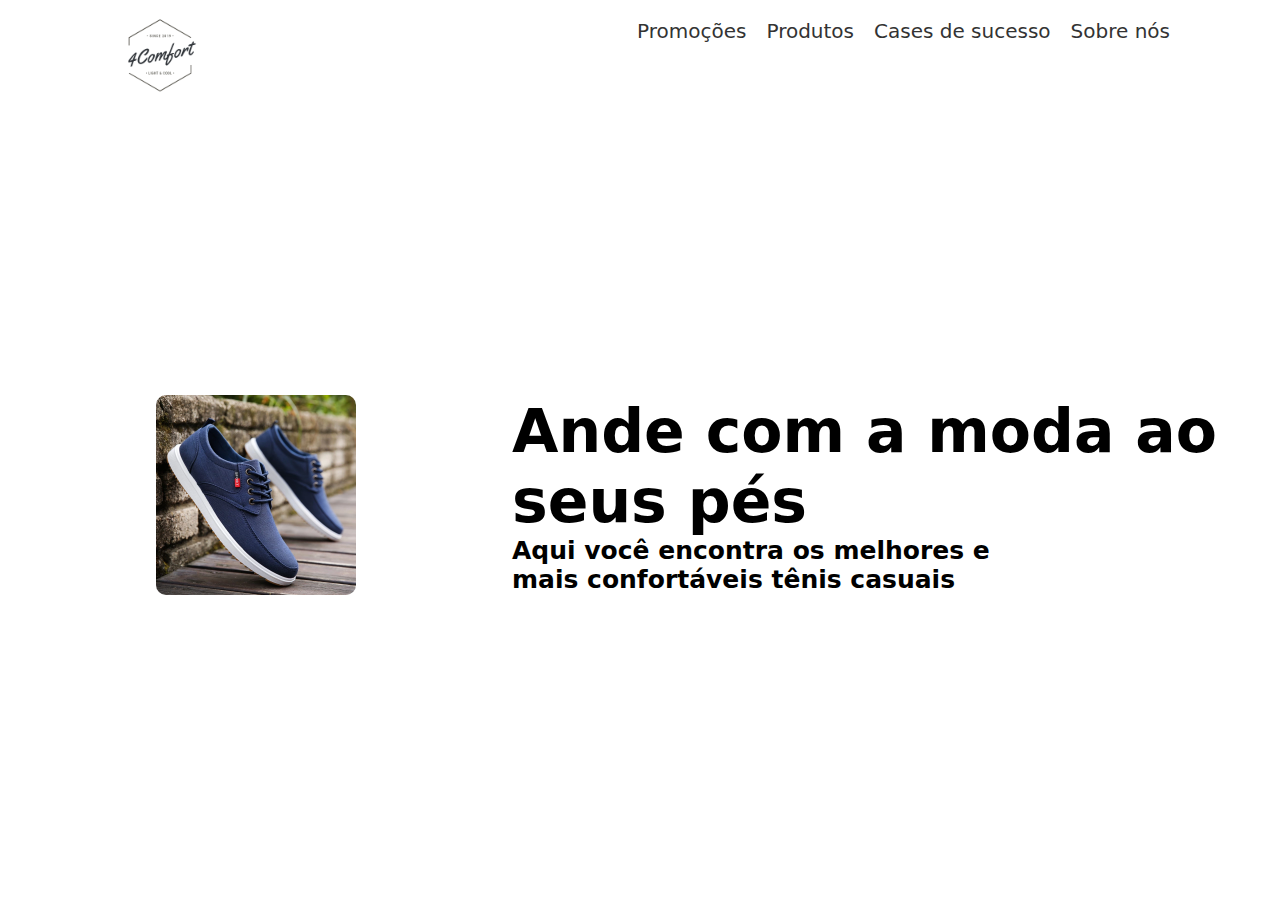
==== index.html @ 835d1275 "main2" ====
<!DOCTYPE html>
<html lang=pt_BR">
<head>
    <meta charset="UTF-8">
    <meta http-equiv="X-UA-Compatible" content="IE=edge">
    <meta name="viewport" content="width=device-width, user-scalable=no, initial-scale=1.0">
    <link rel="stylesheet" href="./index.css">
    <title>4Comfort Shoes</title>
</head>
<body>
    <div class="container">
        <header>
            <div class="logo"><img src="./IMG/4comfort_logo.png" alt=""></div>
            <div class="logoMobile"><p>4</p>Comfort</div>
            <div class="navigation">
                <div class="bars3 open"><button onclick="mobileDropDown()"><img width="30" src="./IMG/menu-button.png" alt=""></button></div>
                <div class="bars3 close"><button onclick="mobileDropDown()"><img width="30" src="./IMG/close.png" alt=""></button></div>
                <nav class="menuDesktop">
                    <ul>
                        <li><a href="#">Promoções</a></li>
                        <li><a href="#">Produtos</a></li>
                        <li><a href="#">Cases de sucesso</a></li>
                        <li><a href="#">Sobre nós</a>
                            <div class="subMenu">
                                <ul>
                                    <li><a href="#">Quem somos</a></li>
                                    <li><a href="#">Nosso time</a></li>
                                    <li><a href="#">Contato</a></li>
                                    <li><a href="#">Onde estamos</a></li>
                                    <li><a href="#">FAQ</a></li>
                                </ul>
                            </div>
                        </li>    
                    </ul>
                </nav>
                <nav class="menuMobile" id="menuMob">
                    <li><a href="#">Promoções</a></li>
                    <li><a href="#">Produtos</a></li>
                    <li><a href="#">Cases de sucesso</a></li>
                    <li><a href="#">Quem somos</a></li>
                    <li><a href="#">Nosso time</a></li>
                    <li><a href="#">Contato</a></li>
                    <li><a href="#">Onde estamos</a></li>
                    <li><a href="#">FAQ</a></li>    
                </nav>
            </div>
        </header>
        <main>
            <div class="box1">
                <img src="./IMG/banner.webp" width="200" alt="">
            </div>
            <div class="box2">
                <h1>Ande com a moda ao seus pés</h1>
                <h3>Aqui você encontra os melhores e <br> mais confortáveis tênis casuais</h3>
            </div>
        </main>
    </div>
    <script src="./index.js"></script>
</body>
</html>
---- index.css ----
:root{
    --color-tittle: crimson;
}

*{
    margin: 0;
    padding: 0;
    font-family: system-ui, -apple-system, BlinkMacSystemFont, 'Segoe UI', Roboto, Oxygen, Ubuntu, Cantarell, 'Open Sans', 'Helvetica Neue', sans-serif;
}

.container{
    width: 100%;
    height: 100vh;
    z-index: 0;
}

header{
    width: 100%;
    height: 10%;
    display: flex;
}

.logo{
    width: 25%;
    height: 100%;
    display: flex;
    justify-content: center;
    align-items: center;
}

.logo a{
    text-decoration: none;
    color: #333;
    font-size: 35px;
    width: 100%;
    height: 100%;
}

.logo img{
    width: 100px;
    height: 100px;
    margin-top: 20px;
}

.logoMobile{
    display: none;
}

.navigation{
    width: 75%;
    height: 100%;
    display: flex;
    flex-direction: column;
    align-items: center;
    z-index: 1;
}

.menuDesktop {
    width: 100%;
    height: 100%;
}

.menuDesktop ul{
    display: flex;
    justify-content: end;
    align-items: center;
    height: 50px;
    margin-right: 100px;
}

.menuDesktop ul li{
    list-style-type: none;
    margin-top: 12px;
}

.menuDesktop ul li:hover::after{
    content: "";
    width: 100%;
    height: 2px;
    background-color: black;
    display: flex;
}

.menuDesktop li a{
    text-decoration: none;
    color: #333;
    margin: 0 10px;
    font-size: 20px
}

.menuDesktop ul li a:hover{
    transition: .4s;
}


.menuDesktop ul li:hover .subMenu{
    display: block;
    position: absolute;
}

.menuDesktop ul li:hover .subMenu ul{
    display: block;
}

.subMenu ul li::after{
    content: "";
    width: 100;
    height: 2px;
    background-color: black;
    display: block;
}

.subMenu ul li{
    width: 150px;
    transition: .3s;
}

.subMenu ul li a:hover{
    color: var(--color-tittle);
    transition: .3s;
}

.subMenu{
    display: none;
    height: 200px;
}

.bars3{
    display: none;
}

.open{
    display: none;
}

.close{
    display: none;
}

.menuMobile{
    display: none;
    flex-direction: column;
}

.menuMobile li{
    width: 100%;
    height: 20px;
    list-style-type: none;
    display: none;
}

main{
    width: 100%;
    height: 90%;
    display: flex;
    flex-wrap: wrap;
}

.box1{
    width: 40%;
    height: 100%;
    display: flex;
    justify-content: center;
    align-items: center;
}

.box1 img{
    border-radius: 10px;
}

.box2{
    width: 60%;
    height: 100%;
    display: flex;
    flex-direction: column;
    justify-content: center;
}

.box2 h1{
    font-size: 60px;
}

.box2 h3{
    font-size: 25px;
}


@media screen and (max-width:800px) {    
    .menuDesktop{
        display: none;
    }

    header{
        display: flex;
        flex-direction: column;
        width: 100%;
        height: 100px;
    }

    .logoMobile{
        display: flex;
        justify-content: center;
        align-items: center;
        width: 100%;
        height: 50px;
        font-size: 40px;
    }

    .logoMobile p{
        color: rgb(108, 108, 243);;
    }

    .logo{
        width: 100%;
        height: 100px;
        display: none;
    }

    .bars3{
        display: block;
        margin-bottom: 5px;
    }

    .bars3 button{
        background: none;
        border: none;
        margin-top: 18px;
    }

    .bars3 button:after{
        content: "";
        width: 100vw;
        height: 5px;
        background: rgb(108, 108, 243);
        display: flex;
        position: relative;
        top: 10px;
    }

    .close{
        display: none;
    }

    .navigation{
        width: 100%;
    }

    .menuMobile{
        display: none;
        position: relative;
        top: 1px;
    }

    .menuMobile li{
        display: flex;
        justify-content: center;
        align-items: center;
        width: 100vw;
        height: 40px;
        background: rgba(14, 13, 13, 0.4);
    }

    .menuMobile li a{
        color: white;
        font-weight: bold;
        font-size: 22px;
        text-decoration: none;
    }
}

@media screen and (max-width:530px){
    main{
        display: block;
    }

    .box1{
        width: 100%;
        height: 300px;
        display: flex;
        justify-content: center;
        align-items: center;
    }

    .box1 img{
        width: 300px;
        height: 200px;
    }

    .box2{
        width: 100%;
        height: 300px;
        display: flex;
        align-items: center;
        justify-content: center;
        position: relative;
        top: -100px;
    }

    .box2 h1{
        margin-left:50px;
        font-size: 40px;
    }

    .box2 h3{
        font-size:20px ;
    }
}
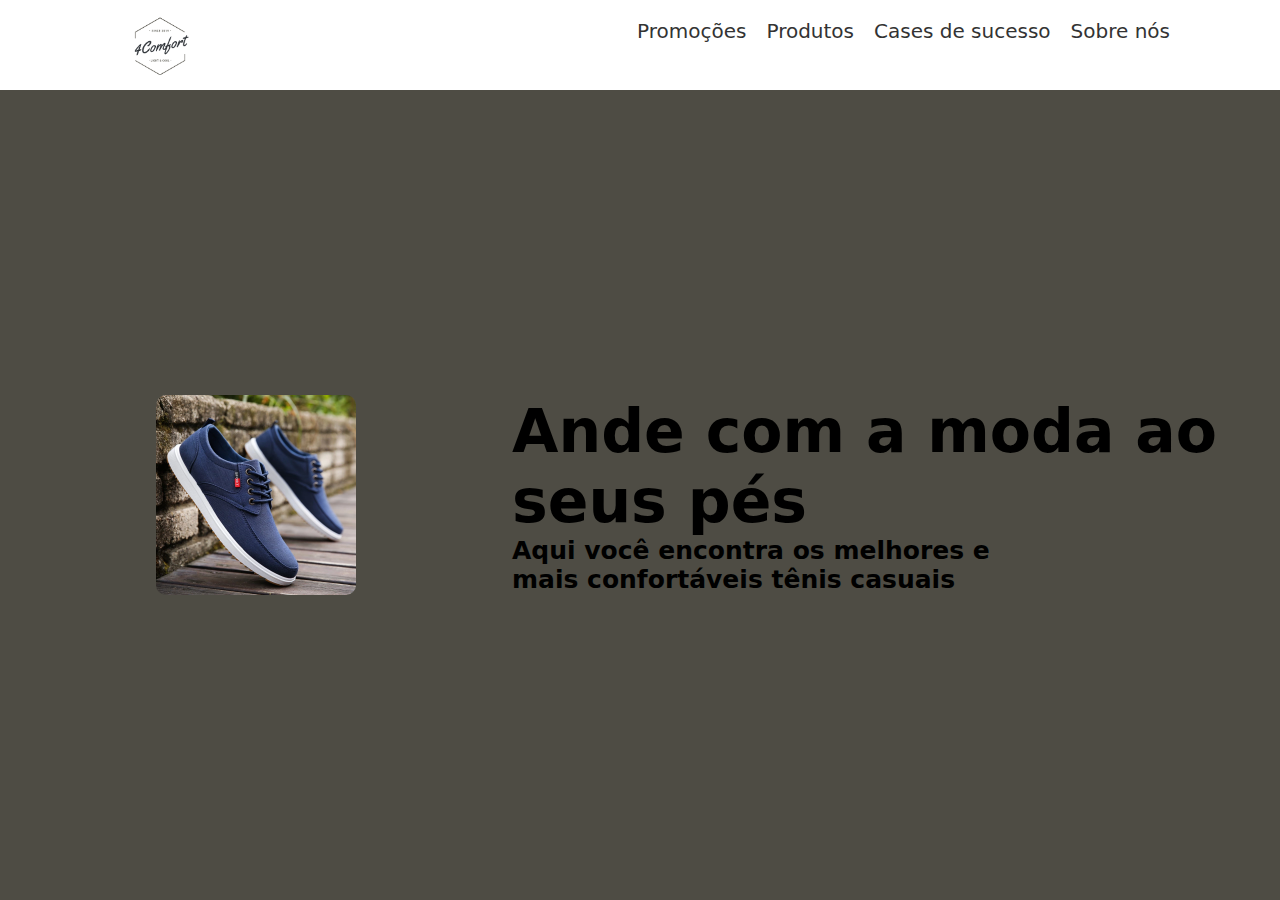
==== commit 991c1261: "main" ====
--- a/index.html
+++ b/index.html
@@ -11,7 +11,7 @@
     <div class="container">
         <header>
             <div class="logo"><img src="./IMG/4comfort_logo.png" alt=""></div>
-            <div class="logoMobile"><p>4</p>Comfort</div>
+            <div class="logoMobile"></div>
             <div class="navigation">
                 <div class="bars3 open"><button onclick="mobileDropDown()"><img width="30" src="./IMG/menu-button.png" alt=""></button></div>
                 <div class="bars3 close"><button onclick="mobileDropDown()"><img width="30" src="./IMG/close.png" alt=""></button></div>
--- a/index.css
+++ b/index.css
@@ -1,5 +1,7 @@
 :root{
-    --color-tittle: crimson;
+    --gunmetal: #2E3237ff;
+    --davys-grey: #4E4C44ff;
+    --alice-blue: #DAE5E8ff;
 }
 
 *{
@@ -37,9 +39,9 @@
 }
 
 .logo img{
-    width: 100px;
-    height: 100px;
-    margin-top: 20px;
+    width: 80px;
+    height: 80px;
+    margin-top: 1px;
 }
 
 .logoMobile{
@@ -102,22 +104,17 @@
     display: block;
 }
 
-.subMenu ul li::after{
-    content: "";
-    width: 100;
-    height: 2px;
-    background-color: black;
-    display: block;
-}
-
 .subMenu ul li{
     width: 150px;
     transition: .3s;
 }
 
 .subMenu ul li a:hover{
-    color: var(--color-tittle);
     transition: .3s;
+}
+
+.subMenu ul li a{
+    color: #fff;
 }
 
 .subMenu{
@@ -154,6 +151,7 @@
     height: 90%;
     display: flex;
     flex-wrap: wrap;
+    background: var(--davys-grey);
 }
 
 .box1{
@@ -195,6 +193,11 @@
         flex-direction: column;
         width: 100%;
         height: 100px;
+        background-image: url(./IMG/4comfort_logo.png);
+        background-repeat: no-repeat;
+        background-size:cover;
+        background-position-y: -140px;
+        background-position: absolute;
     }
 
     .logoMobile{
@@ -208,6 +211,7 @@
 
     .logoMobile p{
         color: rgb(108, 108, 243);;
+        animation: logoAnimation 2s infinite;
     }
 
     .logo{
@@ -225,16 +229,9 @@
         background: none;
         border: none;
         margin-top: 18px;
-    }
-
-    .bars3 button:after{
-        content: "";
-        width: 100vw;
-        height: 5px;
-        background: rgb(108, 108, 243);
-        display: flex;
-        position: relative;
-        top: 10px;
+        position: absolute;
+        top: 25px;
+        right: 15px;
     }
 
     .close{
@@ -248,7 +245,7 @@
     .menuMobile{
         display: none;
         position: relative;
-        top: 1px;
+        top: 100px;
     }
 
     .menuMobile li{
@@ -304,4 +301,10 @@
     .box2 h3{
         font-size:20px ;
     }
+}
+
+@keyframes logoAnimation {
+    0%{color:var(--alice-blue);}
+    50%{color:var(--gunmetal);}
+    100%{color:var(--alice-blue);}
 }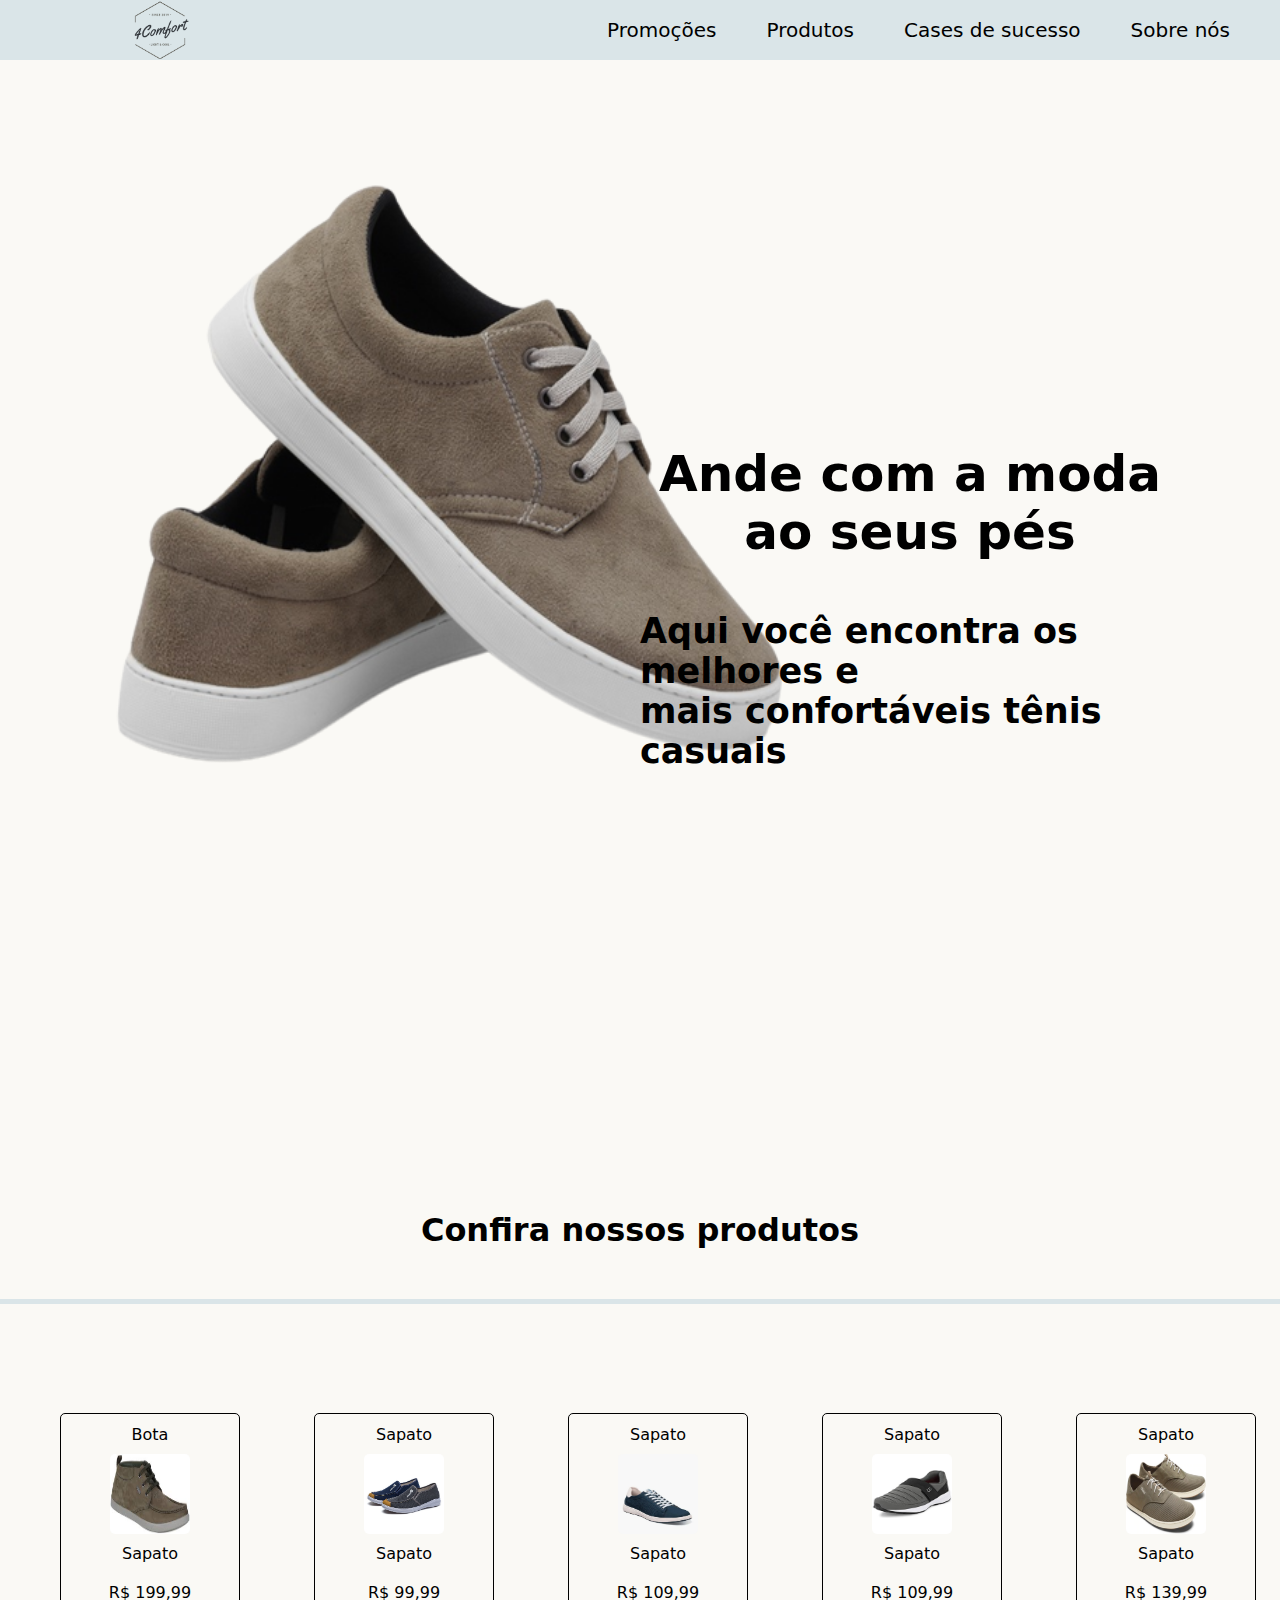
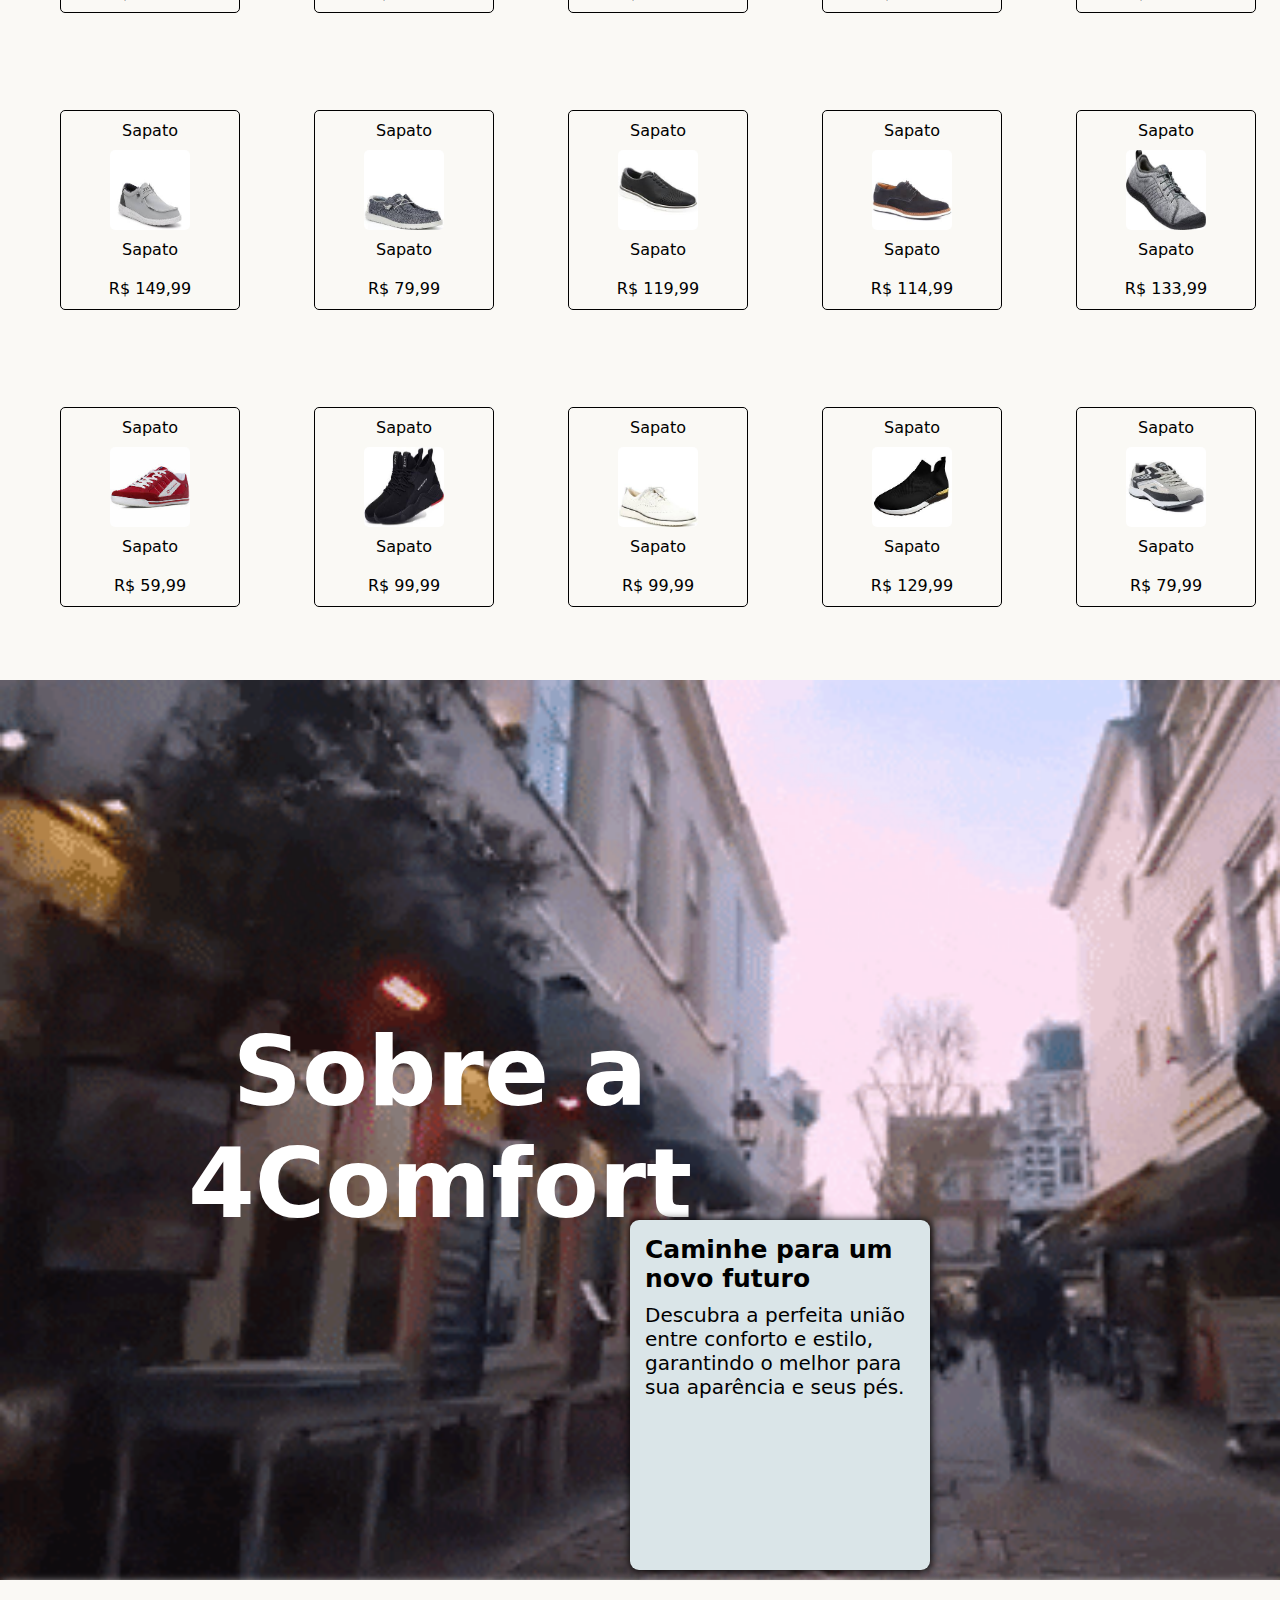
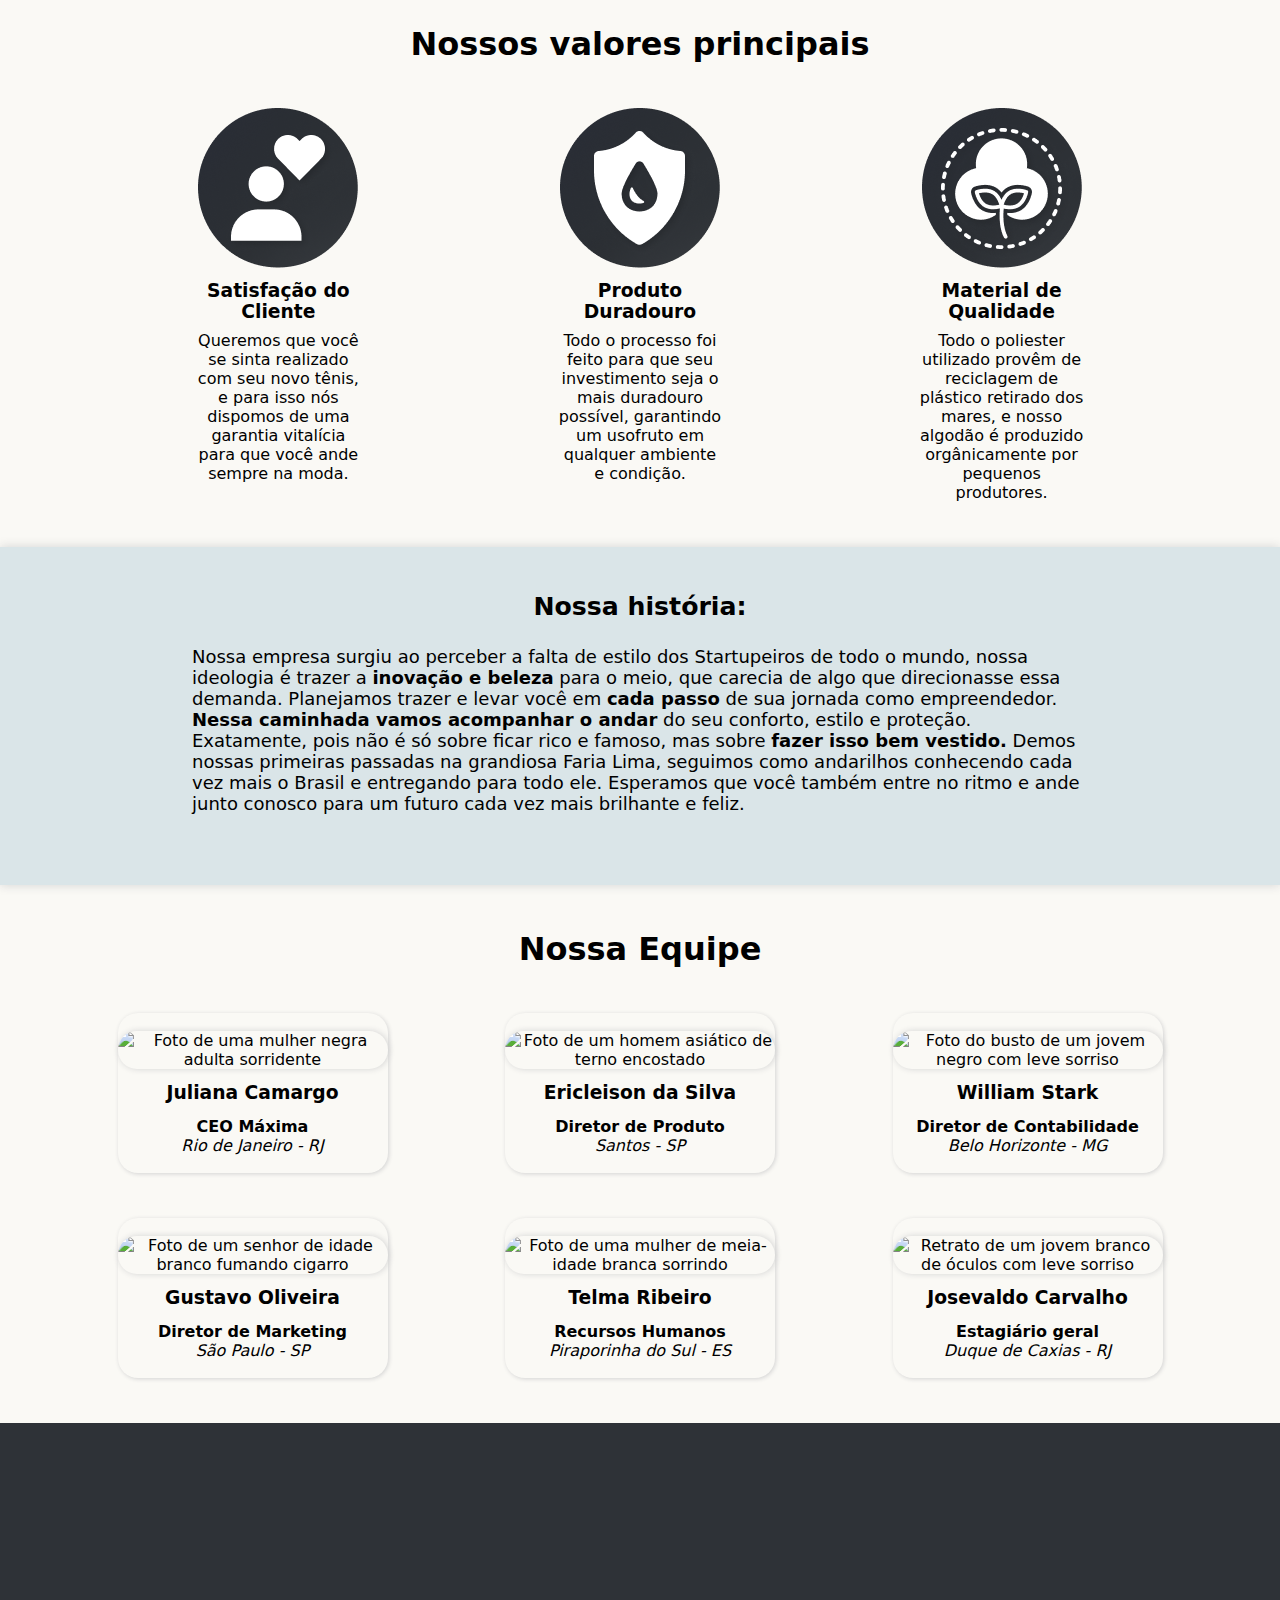
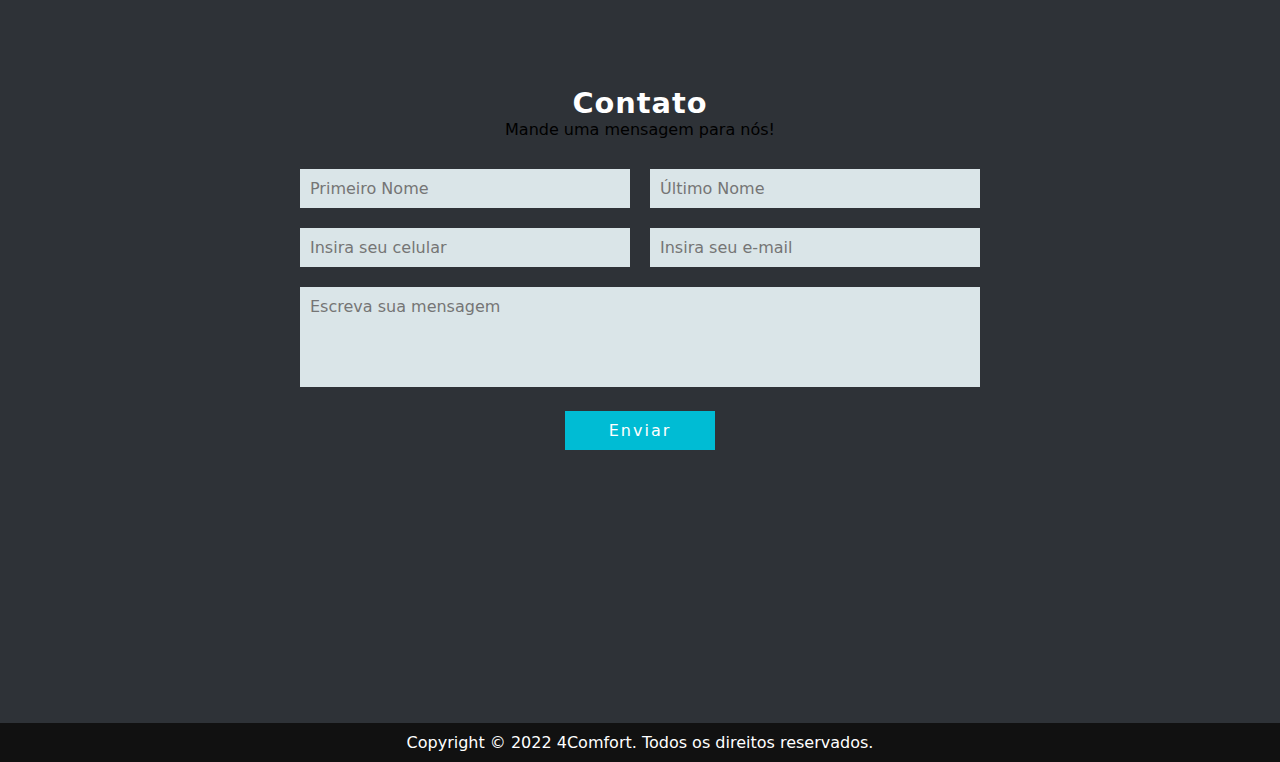
==== commit 6a7afa0d: "nova versao" ====
--- a/index.html
+++ b/index.html
@@ -1,60 +1,277 @@
 <!DOCTYPE html>
-<html lang=pt_BR">
+<html lang="pt-BR">
 <head>
     <meta charset="UTF-8">
     <meta http-equiv="X-UA-Compatible" content="IE=edge">
-    <meta name="viewport" content="width=device-width, user-scalable=no, initial-scale=1.0">
+    <meta name="viewport" content="width=device-width, initial-scale=1.0">
     <link rel="stylesheet" href="./index.css">
-    <title>4Comfort Shoes</title>
+    <link rel="stylesheet" href="./indexMobile.css">
+    <title>Document</title>
 </head>
 <body>
-    <div class="container">
+    <main class="container">
         <header>
-            <div class="logo"><img src="./IMG/4comfort_logo.png" alt=""></div>
-            <div class="logoMobile"></div>
+            <div class="logo">
+                <img src="./IMG/4comfort_logo.png" alt="" width="100">
+            </div>
             <div class="navigation">
-                <div class="bars3 open"><button onclick="mobileDropDown()"><img width="30" src="./IMG/menu-button.png" alt=""></button></div>
-                <div class="bars3 close"><button onclick="mobileDropDown()"><img width="30" src="./IMG/close.png" alt=""></button></div>
                 <nav class="menuDesktop">
                     <ul>
                         <li><a href="#">Promoções</a></li>
-                        <li><a href="#">Produtos</a></li>
+                        <li><a href="#produtos">Produtos</a></li>
                         <li><a href="#">Cases de sucesso</a></li>
                         <li><a href="#">Sobre nós</a>
                             <div class="subMenu">
                                 <ul>
-                                    <li><a href="#">Quem somos</a></li>
-                                    <li><a href="#">Nosso time</a></li>
-                                    <li><a href="#">Contato</a></li>
-                                    <li><a href="#">Onde estamos</a></li>
-                                    <li><a href="#">FAQ</a></li>
+                                    <li><a href="#titulo1">Quem somos</a></li>
+                                    <li><a href="#equipeTeam">Nosso time</a></li>
+                                    <li><a href="#contato">Contato</a></li>
                                 </ul>
                             </div>
                         </li>    
                     </ul>
                 </nav>
-                <nav class="menuMobile" id="menuMob">
-                    <li><a href="#">Promoções</a></li>
-                    <li><a href="#">Produtos</a></li>
-                    <li><a href="#">Cases de sucesso</a></li>
-                    <li><a href="#">Quem somos</a></li>
-                    <li><a href="#">Nosso time</a></li>
-                    <li><a href="#">Contato</a></li>
-                    <li><a href="#">Onde estamos</a></li>
-                    <li><a href="#">FAQ</a></li>    
+            </div>
+            <div class="navigationMobile">
+                <nav class="menuMobile">
+                    <ul>
+                        <li><a href="#">Promoções</a></li>
+                        <li><a href="#produtos">Produtos</a></li>
+                        <li><a href="#">Cases de sucesso</a></li>
+                        <li><a href="#">Sobre nós</a>
+                        <li><a href="#titulo1">Quem somos</a></li>
+                        <li><a href="#equipeTeam">Nosso time</a></li>
+                        <li><a href="#contato">Contato</a></li>
+                    </ul>
                 </nav>
             </div>
+            <button onclick="chamar()"><img src="./IMG/menu-button.png" alt="" width="10"></button>
         </header>
+        <section class="principal">
+            <div class="bannerIntro"><img src="./IMG/tenis-casual.png" alt=""></div>
+            <div class="slogan">
+                <h1>Ande com a moda ao seus pés</h1>
+                <h3>Aqui você encontra os melhores e <br>
+                    mais confortáveis tênis casuais</h3>
+            </div>
+        </section>
+        <div class="tittleProdutos">
+            <h1>Confira nossos produtos</h1>
+        </div>
+        <section class="produtos" id="produtos">
+            <div class="produtoSelected">
+                <label class="nomeProduto" for="">Bota</label>
+                <img src="./IMG/produtos/img1.jfif" alt="">
+                <label class="nomeProdutoMobile" for="">Sapato</label>
+                <label class="preco" for="">R$ 199,99</label>
+            </div>
+            <div class="produto">
+                <label class="nomeProduto" for="">Sapato</label>
+                <img src="./IMG/produtos/img2.jpg" alt="">
+                <label class="nomeProdutoMobile" for="">Sapato</label>
+                <label class="preco" for="">R$ 99,99</label>
+            </div>
+            <div class="produto">
+                <label class="nomeProduto" for="">Sapato</label>
+                <img src="./IMG/produtos/img3.webp" alt="">
+                <label class="nomeProdutoMobile" for="">Sapato</label>
+                <label class="preco" for="">R$ 109,99</label>
+            </div>
+            <div class="produto">
+                <label class="nomeProduto" for="">Sapato</label>
+                <img src="./IMG/produtos/img4.jpg" alt="">
+                <label class="nomeProdutoMobile" for="">Sapato</label>
+                <label class="preco" for="">R$ 109,99</label>
+            </div>
+            <div class="produto">
+                <label class="nomeProduto" for="">Sapato</label>
+                <img src="./IMG/produtos/img5.webp" alt="">
+                <label class="nomeProdutoMobile" for="">Sapato</label>
+                <label class="preco" for="">R$ 139,99</label>
+            </div>
+            <div class="produto">
+                <label class="nomeProduto" for="">Sapato</label>
+                <img src="./IMG/produtos/img6.jfif" alt="">
+                <label class="nomeProdutoMobile" for="">Sapato</label>
+                <label class="preco" for="">R$ 149,99</label>
+            </div>
+            <div class="produto" id="produto7">
+                <label class="nomeProduto" for="">Sapato</label>
+                <img src="./IMG/produtos/img7.jfif" alt="">
+                <label class="nomeProdutoMobile" for="">Sapato</label>
+                <label class="preco" for="">R$ 79,99</label>
+            </div>
+            <div class="produto">
+                <label class="nomeProduto" for="">Sapato</label>
+                <img src="./IMG/produtos/img8.jfif" alt="">
+                <label class="nomeProdutoMobile" for="">Sapato</label>
+                <label class="preco" for="">R$ 119,99</label>
+            </div>
+            <div class="produto">
+                <label class="nomeProduto" for="">Sapato</label>
+                <img src="./IMG/produtos/img9.jfif" alt="">
+                <label class="nomeProdutoMobile" for="">Sapato</label>
+                <label class="preco" for="">R$ 114,99</label>
+            </div>
+            <div class="produto">
+                <label class="nomeProduto" for="">Sapato</label>
+                <img src="./IMG/produtos/img10.jfif" alt="">
+                <label class="nomeProdutoMobile" for="">Sapato</label>
+                <label class="preco" for="">R$ 133,99</label>
+            </div>
+            <div class="produto">
+                <label class="nomeProduto" for="">Sapato</label>
+                <img src="./IMG/produtos/img11.jfif" alt="">
+                <label class="nomeProdutoMobile" for="">Sapato</label>
+                <label class="preco" for="">R$ 59,99</label>
+            </div>
+            <div class="produto">
+                <label class="nomeProduto" for="">Sapato</label>
+                <img src="./IMG/produtos/img12.jfif" alt="">
+                <label class="nomeProdutoMobile" for="">Sapato</label>
+                <label class="preco" for="">R$ 99,99</label>
+            </div>
+            <div class="produto">
+                <label class="nomeProduto" for="">Sapato</label>
+                <img src="./IMG/produtos/img13.jfif" alt="">
+                <label class="nomeProdutoMobile" for="">Sapato</label>
+                <label class="preco" for="">R$ 99,99</label>
+            </div>
+            <div class="produto">
+                <label class="nomeProduto" for="">Sapato</label>
+                <img src="./IMG/produtos/img14.jfif" alt="">
+                <label class="nomeProdutoMobile" for="">Sapato</label>
+                <label class="preco" for="">R$ 129,99</label>
+            </div>
+            <div class="produto">
+                <label class="nomeProduto" for="">Sapato</label>
+                <img src="./IMG/produtos/img15.jfif" alt="">
+                <label class="nomeProdutoMobile" for="">Sapato</label>
+                <label class="preco" for="">R$ 79,99</label>
+            </div>
+        </section>
+        <section class="bannerSecond">
+            <div class="tittleBanner">
+                <h1>Sobre a 4Comfort</h1>
+            </div>
+            <div class="infoText">
+                <div class="boxText">
+                    <h2>Caminhe para um novo futuro</h2>
+                    <p>Descubra a perfeita união entre conforto e estilo, garantindo o melhor para sua aparência e seus pés.</p>
+                </div>    
+            </div>
+        </section>
         <main>
-            <div class="box1">
-                <img src="./IMG/banner.webp" width="200" alt="">
-            </div>
-            <div class="box2">
-                <h1>Ande com a moda ao seus pés</h1>
-                <h3>Aqui você encontra os melhores e <br> mais confortáveis tênis casuais</h3>
+            <h1>Nossos valores principais</h1>
+            <div id="valores">
+                <div class="boxValores">
+                    <img src="ImgSobreNos/iconCliente.png" alt="Ícone ilustrando satisfação do cliente">
+                    <h3>Satisfação do Cliente</h3>
+                    <p>Queremos que você se sinta realizado com seu novo tênis, e para isso nós dispomos de uma garantia vitalícia para que você ande sempre na moda.</p>
+                </div>
+                <div class="boxValores">
+                    <img src="ImgSobreNos/iconResist.png" alt="Ícone ilustrando resistência do produto">
+                    <h3>Produto Duradouro</h3>
+                    <p>Todo o processo foi feito para que seu investimento seja o mais duradouro possível, garantindo um usofruto em qualquer ambiente e condição.</p>
+                </div>
+                <div class="boxValores">
+                    <img src="ImgSobreNos/iconMaterial.png" alt="Ícone ilustrando material utilizado">
+                    <h3>Material de Qualidade</h3>
+                    <p>Todo o poliester utilizado provêm de reciclagem de plástico retirado dos mares, e nosso algodão é produzido orgânicamente por pequenos produtores. </p>
+                </div>
             </div>
         </main>
+        <div class="background">
+            <h1 id="titulo1">Nossa história:</h1>
+            <p id="textoPrincipal">Nossa empresa surgiu ao perceber a falta de estilo dos Startupeiros de todo o mundo, nossa ideologia é trazer a <b>inovação e beleza</b> para o meio, que carecia de algo que direcionasse essa demanda.
+                Planejamos trazer e levar você em <b>cada passo</b> de sua jornada como empreendedor. <b>Nessa caminhada vamos acompanhar o andar</b> do seu conforto, estilo e proteção.
+                Exatamente, pois não é só sobre ficar rico e famoso, mas sobre <b>fazer isso bem vestido.</b>
+                Demos nossas primeiras passadas na grandiosa Faria Lima, seguimos como andarilhos conhecendo cada vez mais o Brasil e entregando para todo ele.
+                Esperamos que você também entre no ritmo e ande junto conosco para um futuro cada vez mais brilhante e feliz.</p>
+        </div>
+        <div>
+            <h1>Nossa Equipe</h1>
+            <div class="equipe" id="equipeTeam">
+                <div class="Funcionario">
+                    <img src="ImgSobreNos/Pessoa1.jpg" alt="Foto de uma mulher negra adulta sorridente" class="miniaturaFoto">
+                    <h3>Juliana Camargo</h3>
+                    <p><b>CEO Máxima</b> <br><i>Rio de Janeiro - RJ</i></p>
+                </div>
+                <div class="Funcionario">
+                    <img src="ImgSobreNos/Pessoa2.png" alt="Foto de um homem asiático de terno encostado" class="miniaturaFoto">
+                    <h3>Ericleison da Silva</h3>
+                    <p><b>Diretor de Produto</b> <br><i>Santos - SP</i></p>
+                </div>
+                <div class="Funcionario">
+                    <img src="ImgSobreNos/Pessoa3.png" alt="Foto do busto de um jovem negro com leve sorriso" class="miniaturaFoto">
+                    <h3>William Stark</h3>
+                    <p><b>Diretor de Contabilidade</b> <br><i>Belo Horizonte - MG</i></p>
+                </div>
+                <div class="Funcionario"> 
+                    <img src="ImgSobreNos/Pessoa4.png" alt="Foto de um senhor de idade branco fumando cigarro" class="miniaturaFoto">
+                    <h3>Gustavo Oliveira</h3>
+                    <p><b>Diretor de Marketing</b> <br><i>São Paulo - SP</i></p>
+                </div>
+                <div class="Funcionario">
+                    <img src="ImgSobreNos/Pessoa5.png" alt="Foto de uma mulher de meia-idade branca sorrindo" class="miniaturaFoto">
+                    <h3>Telma Ribeiro</h3>
+                    <p><b>Recursos Humanos</b> <br><i>Piraporinha do Sul - ES</i></p>
+                </div>
+                <div class="Funcionario">
+                    <img src="ImgSobreNos/Pessoa6.png" alt="Retrato de um jovem branco de óculos com leve sorriso" class="miniaturaFoto">
+                    <h3>Josevaldo Carvalho</h3>
+                    <p><b>Estagiário geral</b> <br><i>Duque de Caxias - RJ</i></p>
+                </div>
+            </div>
+        </div>
+        <section class="contato" id="contato">
+            <div class="titulo">
+                <h2>Contato</h2>
+                <p>Mande uma mensagem para nós!</p>
+            </div>
+    
+            <div class="formulario">
+    
+                <div class="colunaContato">
+                    <div class="col50">
+                        <input type="text" name="nome" placeholder="Primeiro Nome">
+                    </div>
+                
+                    <div class="col50">
+                        <input type="text" name="nome" placeholder="Último Nome">
+                    </div>
+                </div>
+    
+                <div class="colunaContato">
+                    <div class="col50">
+                        <input type="text" name="numero" placeholder="Insira seu celular">                 
+                    </div>
+                
+                    <div class="col50">
+                        <input type="text" name="email" placeholder="Insira seu e-mail">
+                    </div>
+                </div>
+    
+                <div class="colunaContato">
+                    <div class="col100">
+                        <textarea placeholder="Escreva sua mensagem"></textarea>
+                    </div>
+                </div>
+    
+                <div class="colunaContato">
+                    <div class="col100">
+                        <input type="submit" value="Enviar">
+                    </div>
+                </div>
+    
+            </div>
+    
+        </section>
+    
+    <div class="copyright">
+        <p>Copyright © 2022 4Comfort. Todos os direitos reservados.</p>
     </div>
+    </main>
     <script src="./index.js"></script>
 </body>
 </html>--- a/index.css
+++ b/index.css
@@ -1,25 +1,31 @@
-:root{
-    --gunmetal: #2E3237ff;
-    --davys-grey: #4E4C44ff;
-    --alice-blue: #DAE5E8ff;
-}
-
 *{
     margin: 0;
     padding: 0;
     font-family: system-ui, -apple-system, BlinkMacSystemFont, 'Segoe UI', Roboto, Oxygen, Ubuntu, Cantarell, 'Open Sans', 'Helvetica Neue', sans-serif;
 }
 
+html{
+    scroll-behavior: smooth;
+}
+
 .container{
     width: 100%;
-    height: 100vh;
-    z-index: 0;
+    background: #faf9f5;
+}
+
+.logo button{
+    display: none;
 }
 
 header{
     width: 100%;
-    height: 10%;
-    display: flex;
+    height: 60px;
+    display: flex;
+    background: #dae5e8;
+}
+
+header button{
+    display: none;
 }
 
 .logo{
@@ -30,21 +36,11 @@
     align-items: center;
 }
 
-.logo a{
-    text-decoration: none;
-    color: #333;
-    font-size: 35px;
-    width: 100%;
-    height: 100%;
-}
-
 .logo img{
     width: 80px;
-    height: 80px;
-    margin-top: 1px;
-}
-
-.logoMobile{
+}
+
+.navigationMobile{
     display: none;
 }
 
@@ -52,259 +48,420 @@
     width: 75%;
     height: 100%;
     display: flex;
-    flex-direction: column;
-    align-items: center;
-    z-index: 1;
-}
-
-.menuDesktop {
-    width: 100%;
-    height: 100%;
-}
-
-.menuDesktop ul{
-    display: flex;
     justify-content: end;
     align-items: center;
-    height: 50px;
-    margin-right: 100px;
-}
-
-.menuDesktop ul li{
+    position: relative;
+}
+
+.navigation ul{
+    display: flex;
     list-style-type: none;
-    margin-top: 12px;
-}
-
-.menuDesktop ul li:hover::after{
-    content: "";
-    width: 100%;
-    height: 2px;
-    background-color: black;
-    display: flex;
-}
-
-.menuDesktop li a{
+}
+
+.navigation ul li{
+    margin-right: 50px;
+}
+
+.navigation ul li a{
+    color: black;
     text-decoration: none;
-    color: #333;
-    margin: 0 10px;
-    font-size: 20px
-}
-
-.menuDesktop ul li a:hover{
-    transition: .4s;
-}
-
+    font-size: 20px;
+}
+
+.menuMobile{
+    display: none;
+}
 
 .menuDesktop ul li:hover .subMenu{
     display: block;
+}
+
+.subMenu{
     position: absolute;
-}
-
-.menuDesktop ul li:hover .subMenu ul{
+    display: none;
+}
+
+.subMenu ul{
     display: block;
+    position: relative;
+    top: 7px;
 }
 
 .subMenu ul li{
     width: 150px;
+    margin: 10px 0;
+}
+
+.menuDesktop ul li a:hover{
+    color: red ;
+    transition: .2s ease-in-out;
+}
+
+.subMenu ul li a:hover{
+    color: red ;
+    transition: .2s ease-in-out;
+}
+
+.principal{
+    width: 100%;
+    display: flex;
+}
+
+.bannerIntro{
+    width: 50%;
+    height: 300px;
+}
+
+.bannerIntro img{
+    width: 700px;
+}
+
+.slogan{
+    width: 50%;
+    height:100vh;
+    display: flex;
+    flex-direction: column;
+    justify-content: center;
+    align-items: center;
+}
+
+.slogan h1, h3{
+    position: relative;
+    bottom: 50px;
+}
+
+.slogan h1{
+    font-size: 50px;
+    margin: 50px 0;
+}
+
+.slogan h3{
+    font-size: 35px;
+}
+
+.tittleProdutos{
+    width: 100%;
+    height: 150px;
+    display: flex;
+    flex-direction: column;
+    justify-content: center;
+    align-items: center;
+}
+
+.tittleProdutos::after{
+    content: "";
+    width: 100%;
+    height: 5px;
+    background: #dae5e8;
+    display: flex;
+    margin-top: 50px;
+}
+
+.produtos{
+    width: 100%;
+    height: 650px;
+    display: grid;
+    align-items: center;
+    grid-template-columns: repeat(5,1fr);
+    gap: 10px;
+    padding: 10px;
+    margin-top: 50px;
+}
+
+.produto{
+    width: 180px;
+    height: 200px;
+    border: 1px solid black;
+    display: flex;
+    flex-direction: column;
+    justify-content: center;
+    align-items: center;
+    border-radius: 5px;
+    margin-left: 50px;
+}
+
+.produto img{
+    width: 80px;
+    height: 80px;
+    border-radius: 5px;
+}
+
+.produto label{
+    margin: 10px 0;
+}
+
+.produtoSelected{
+    width: 180px;
+    height: 200px;
+    border: 1px solid black;
+    display: flex;
+    flex-direction: column;
+    justify-content: center;
+    align-items: center;
+    border-radius: 5px;
+    margin-left: 50px;
+}
+
+.produtoSelected img{
+    width: 80px;
+    height: 80px;
+    border-radius: 5px;
+}
+
+.produtoSelected label{
+    margin: 10px 0;
+}
+
+.produtoSelected:hover{
+    transform: scale(1.05);
     transition: .3s;
-}
-
-.subMenu ul li a:hover{
-    transition: .3s;
-}
-
-.subMenu ul li a{
+    background:#424242;
+    color: white;
+}
+
+h1 {
+    text-align: center;
+    padding-top: 5vh;
+}
+
+.bannerSecond {
+    width: 100%;
+    height: 500px;
+    display: flex;
+    flex-direction: column;
+    background-image: url('ImgSobreNos/banner.gif');
+    background-size: cover;
+    background-repeat: no-repeat;
+    margin-top: 20px
+}
+
+.tittleBanner{
+    width: 100%;
+    height: 50%;
+    display: flex;
+    justify-content: center;
+    align-items: center;
+}
+
+.tittleBanner h1{
+    font-size: 600%;
+    color:#fff;
+    margin-top: 300px;
+    margin-right: 400px;
+}
+
+.infoText{
+    width: 100%;
+    height: 50%;
+    display: flex;
+    justify-content: end;
+}
+
+.boxText{
+    width: 300px;
+    height: 100%;
+    background: #DAE5E8ff;
+    box-shadow: 0.1vh 0.1vh 8px black;
+    display: block;
+    padding: 15px;
+    border-radius: 1vh;
+    margin-top: 90px;
+    margin-right: 250px;
+}
+
+.boxText h2{
+    font-size: 25px;
+}
+
+.boxText p{
+    font-size: 20px;
+    margin-top: 10px;
+    margin-bottom: 100px;
+}
+
+#textinho {
+    font-size: medium;
+    font-weight: 400;
+}
+
+#titulo1 {
+    font-size:2.8vh;
+}
+
+#valores {
+    display: flex;
+    justify-content: space-evenly;
+    padding: 5vh 0vh;
+    text-align: center;
+}
+
+main {
+    box-shadow: 2px 2px 8px lightgray;
+}
+
+.boxValores {
+width: 13%;
+}
+
+.boxValores h3 {
+    position: relative;
+    top: 0px;
+    margin: 5% 0;
+}
+
+.background {
+    background-color: #DAE5E8ff;
+    padding-bottom: 5vh;
+    box-shadow: 0px 0px 10px lightgray;
+}
+
+#textoPrincipal{
+    margin: 2% 15%;
+    font-size: large;
+}
+
+.miniaturaFoto {
+    width: 20vh;
+    border-radius: 10vh;
+    box-shadow: 1px 0px 6px lightgray;
+}
+
+.equipe {
+    margin-top: 5vh;
+    display: grid;
+    grid-template-columns: 30vh 30vh 30vh;
+    justify-content: space-evenly;
+}
+
+.Funcionario h3{
+    position: relative;
+    top: 0;
+    margin: 5% 0;
+}
+
+.Funcionario{
+    text-align: center;
+    margin-bottom: 5vh;
+    box-shadow: 1px 1px 4px lightgray;
+    padding: 2vh 0vh;
+    border-radius: 20px;
+}
+
+#titulo{
+    color: red;
+    font-size: 550%;
+    text-shadow: 0.2px 0.2px 4px black;
+    position: absolute;
+    margin-top: 22vw;
+    margin-left: 12vw;
+}
+
+* {
+    padding: 0;
+    margin: 0;
+    box-sizing: border-box;
+
+}
+
+section{
+    padding: 100px;
+    min-height: 100vh;
+    
+}
+
+.titulo {
+    width: 100%;
+    text-align: center;
+    
+}
+
+.titulo h2 {
+    position: relative;
     color: #fff;
-}
-
-.subMenu{
-    display: none;
-    height: 200px;
-}
-
-.bars3{
-    display: none;
-}
-
-.open{
-    display: none;
-}
-
-.close{
-    display: none;
-}
-
-.menuMobile{
-    display: none;
-    flex-direction: column;
-}
-
-.menuMobile li{
-    width: 100%;
-    height: 20px;
-    list-style-type: none;
-    display: none;
-}
-
-main{
-    width: 100%;
-    height: 90%;
-    display: flex;
-    flex-wrap: wrap;
-    background: var(--davys-grey);
-}
-
-.box1{
-    width: 40%;
-    height: 100%;
-    display: flex;
-    justify-content: center;
-    align-items: center;
-}
-
-.box1 img{
-    border-radius: 10px;
-}
-
-.box2{
-    width: 60%;
-    height: 100%;
-    display: flex;
-    flex-direction: column;
-    justify-content: center;
-}
-
-.box2 h1{
-    font-size: 60px;
-}
-
-.box2 h3{
-    font-size: 25px;
-}
-
-
-@media screen and (max-width:800px) {    
-    .menuDesktop{
-        display: none;
-    }
-
-    header{
-        display: flex;
-        flex-direction: column;
-        width: 100%;
-        height: 100px;
-        background-image: url(./IMG/4comfort_logo.png);
-        background-repeat: no-repeat;
-        background-size:cover;
-        background-position-y: -140px;
-        background-position: absolute;
-    }
-
-    .logoMobile{
-        display: flex;
-        justify-content: center;
-        align-items: center;
-        width: 100%;
-        height: 50px;
-        font-size: 40px;
-    }
-
-    .logoMobile p{
-        color: rgb(108, 108, 243);;
-        animation: logoAnimation 2s infinite;
-    }
-
-    .logo{
-        width: 100%;
-        height: 100px;
-        display: none;
-    }
-
-    .bars3{
-        display: block;
-        margin-bottom: 5px;
-    }
-
-    .bars3 button{
-        background: none;
-        border: none;
-        margin-top: 18px;
-        position: absolute;
-        top: 25px;
-        right: 15px;
-    }
-
-    .close{
-        display: none;
-    }
-
-    .navigation{
-        width: 100%;
-    }
-
-    .menuMobile{
-        display: none;
-        position: relative;
-        top: 100px;
-    }
-
-    .menuMobile li{
-        display: flex;
-        justify-content: center;
-        align-items: center;
-        width: 100vw;
-        height: 40px;
-        background: rgba(14, 13, 13, 0.4);
-    }
-
-    .menuMobile li a{
-        color: white;
-        font-weight: bold;
-        font-size: 22px;
-        text-decoration: none;
-    }
-}
-
-@media screen and (max-width:530px){
-    main{
-        display: block;
-    }
-
-    .box1{
-        width: 100%;
-        height: 300px;
-        display: flex;
-        justify-content: center;
-        align-items: center;
-    }
-
-    .box1 img{
-        width: 300px;
-        height: 200px;
-    }
-
-    .box2{
-        width: 100%;
-        height: 300px;
-        display: flex;
-        align-items: center;
-        justify-content: center;
-        position: relative;
-        top: -100px;
-    }
-
-    .box2 h1{
-        margin-left:50px;
-        font-size: 40px;
-    }
-
-    .box2 h3{
-        font-size:20px ;
-    }
-}
-
-@keyframes logoAnimation {
-    0%{color:var(--alice-blue);}
-    50%{color:var(--gunmetal);}
-    100%{color:var(--alice-blue);}
+    font-size: 1.8em;
+    font-weight: 700;
+    letter-spacing: 1px;
+}
+
+.titulo p {
+    max-width: 700px;
+    display: inline-block;
+}
+
+
+.contato {
+    background: #2e3237;
+    display: flex;
+    justify-content: center;
+    align-items: center;
+    flex-direction: column;
+}
+
+
+.contato .formulario {
+    position: relative;
+    width: 700px;
+    margin-top: 20px;
+
+}
+
+.contato .formulario .colunaContato {
+    width: 100%;
+    display: flex;
+}
+
+.contato .formulario .colunaContato .col50 {
+    width: 50%;
+    margin: 10px;
+
+
+}
+
+.contato .formulario .colunaContato .col100 {
+    width: 100%;
+    margin: 10px;
+    text-align: center;
+    
+
+}
+
+.contato .formulario .colunaContato input,
+.contato .formulario .colunaContato textarea {
+    width: 100%;
+    padding: 10px;
+    border: none;
+    outline: none;
+    background: #dae5e8 ;
+    color: #000;
+    font-size: 16px;
+    resize: none;
+}
+
+.contato .formulario .colunaContato textarea {
+    height: 100px;
+}
+
+
+.contato .formulario .colunaContato input[type="submit"]{
+    background: #00bcd4;
+    color: #fff;
+    display: inline-block;
+    font-weight: 500;
+    letter-spacing: 2px;
+    cursor: pointer;
+    max-width: 150px;
+}
+
+
+.copyright {
+    color: #fff;
+    background: #111;
+    text-align: center;
+    padding: 10px;
+
+}
+
+.copyright p {
+    margin: 0;
+    font-size: 16px;
 }--- a/indexMobile.css
+++ b/indexMobile.css
@@ -0,0 +1,17 @@
+@media screen and (max-width:400px) {
+    .container{
+        display: flex;
+        flex-direction: column;
+        width: 100%;
+    }
+
+    .menuDesktop{
+        display: none;
+    }
+
+    .principal{
+        display: flex;
+        flex-direction: column;
+    }
+    
+}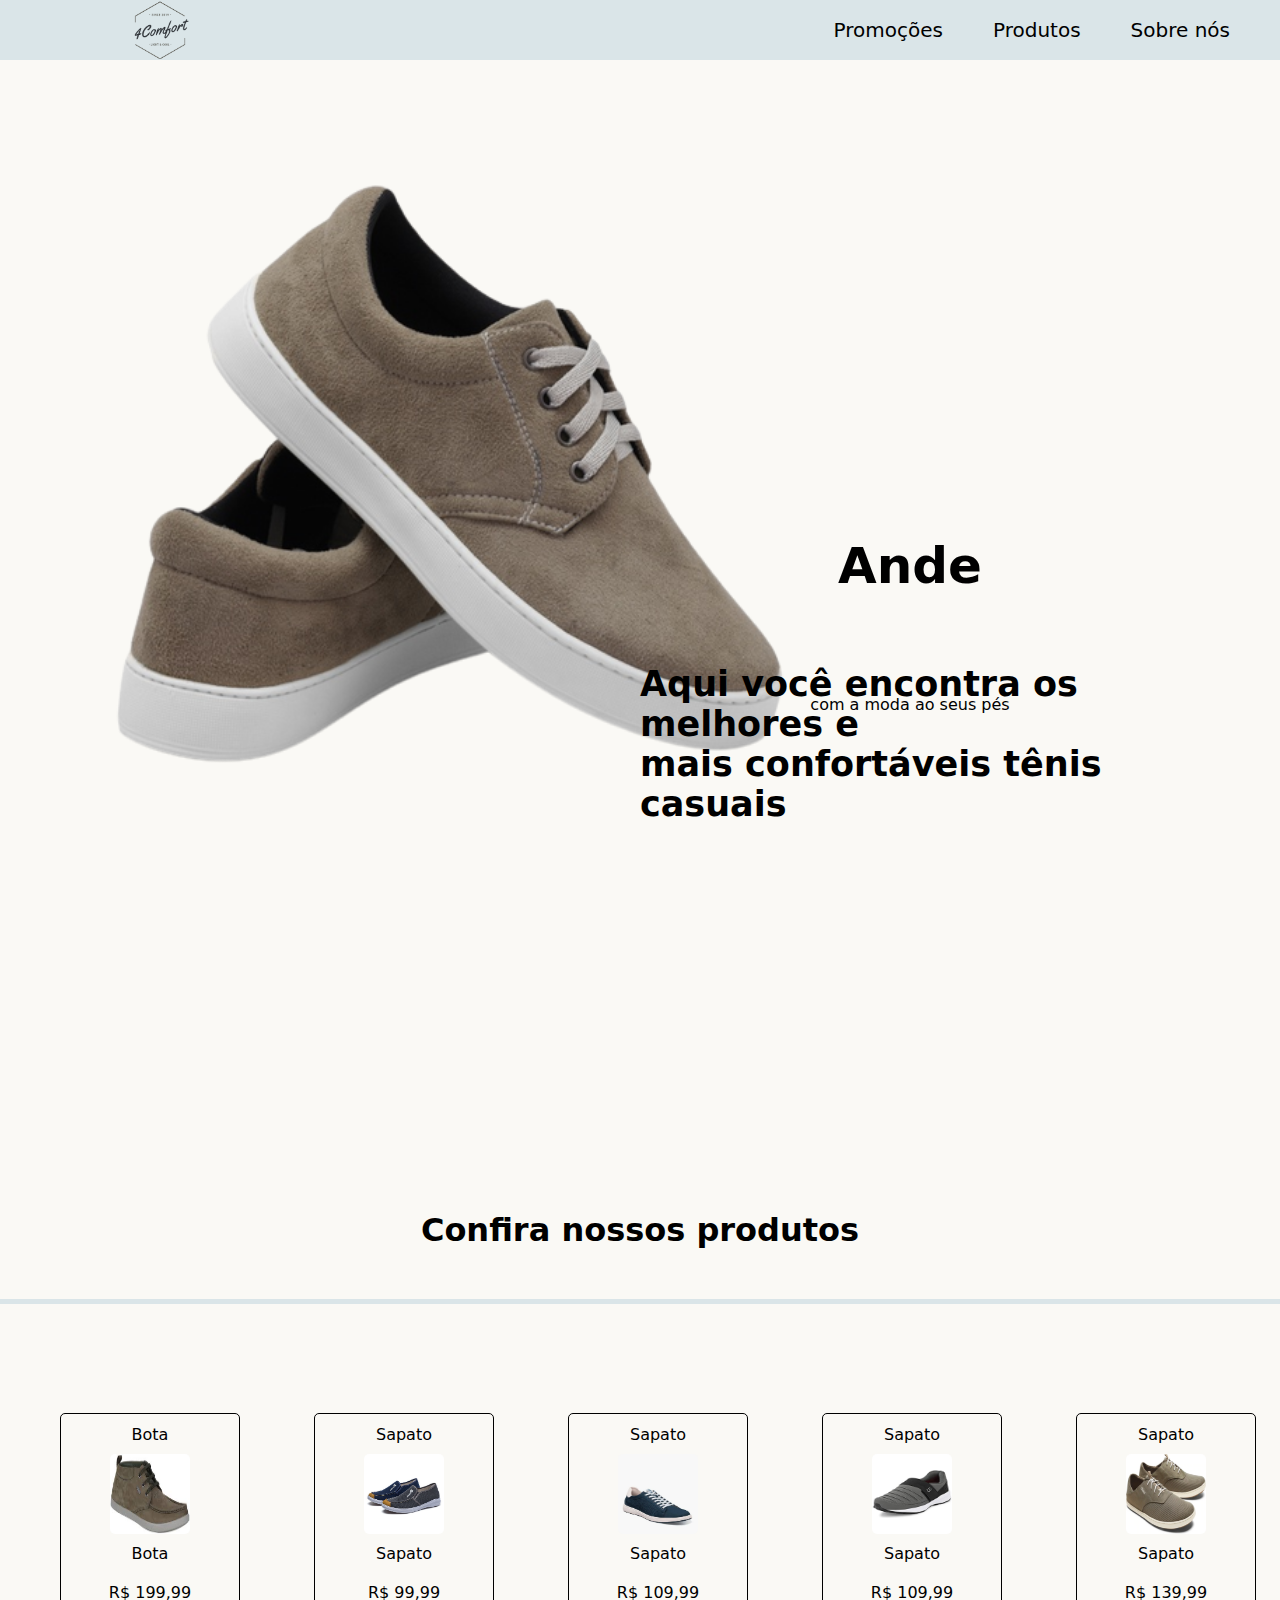
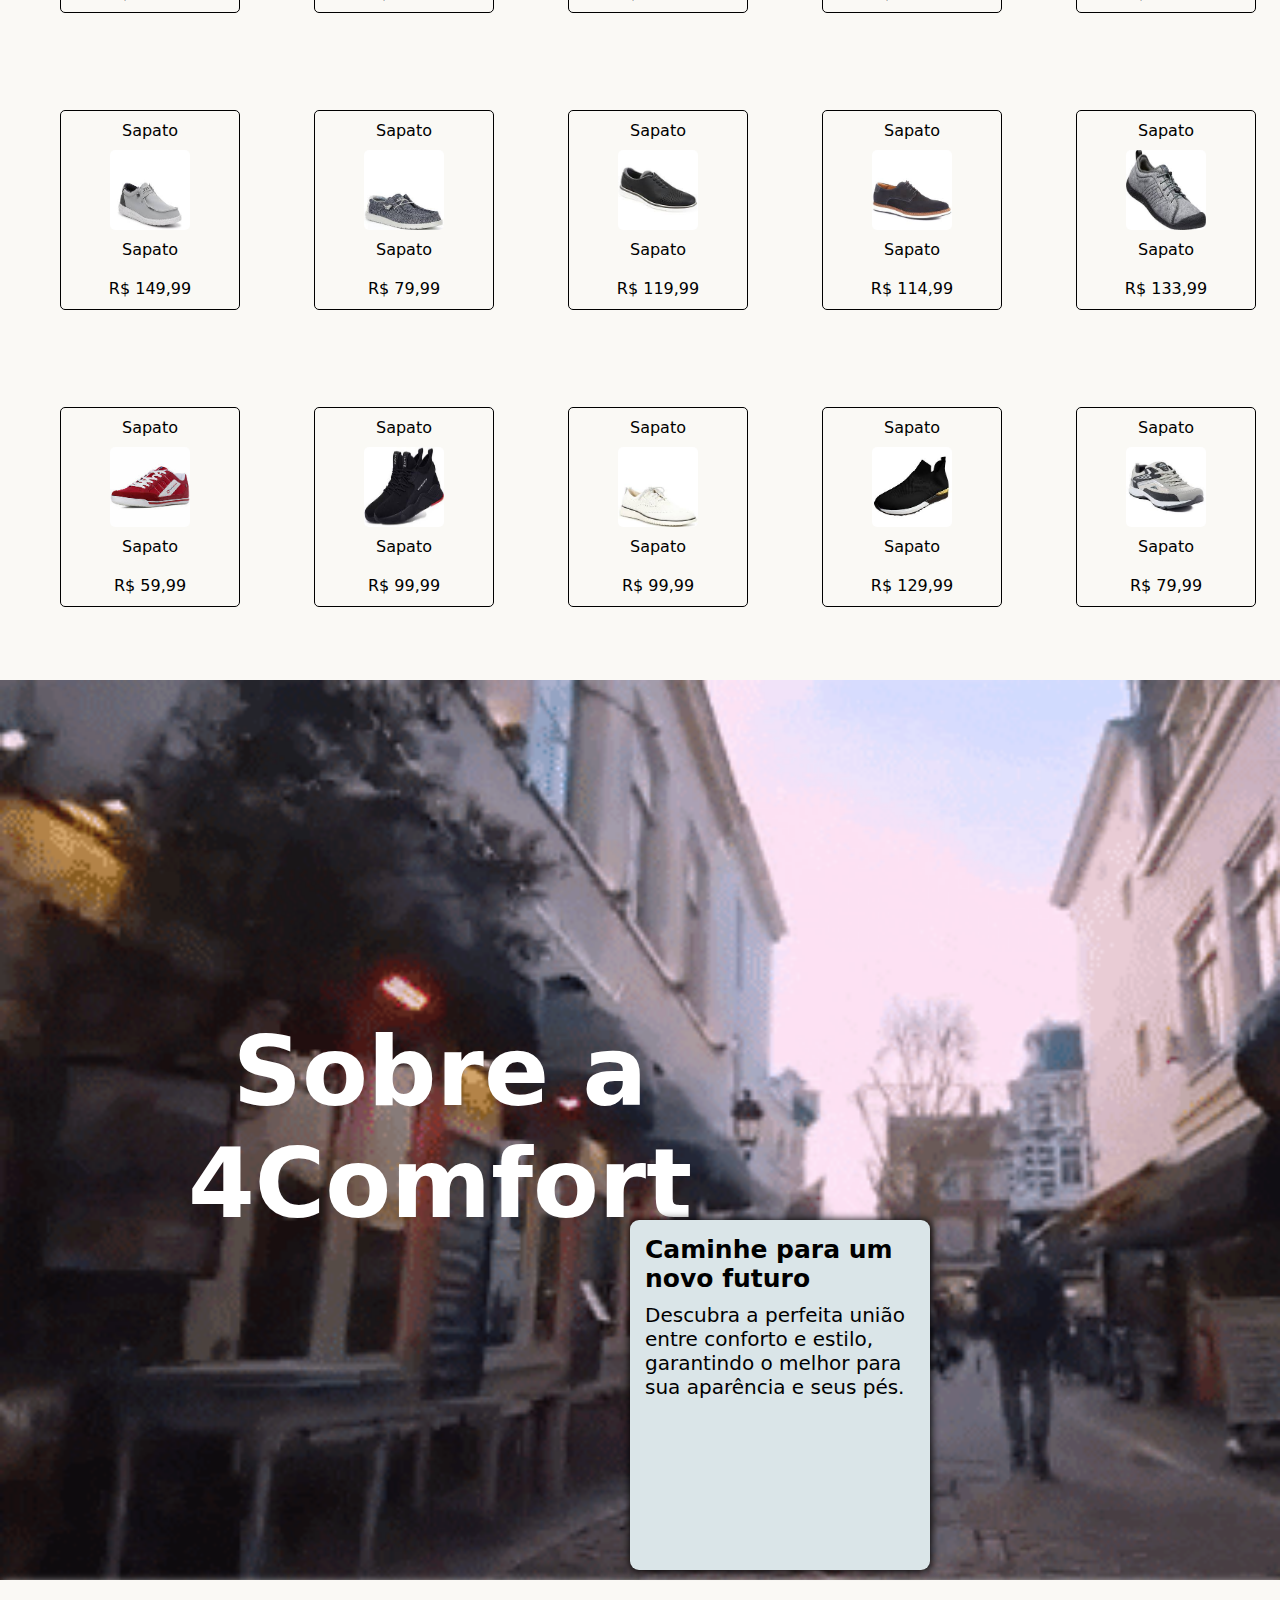
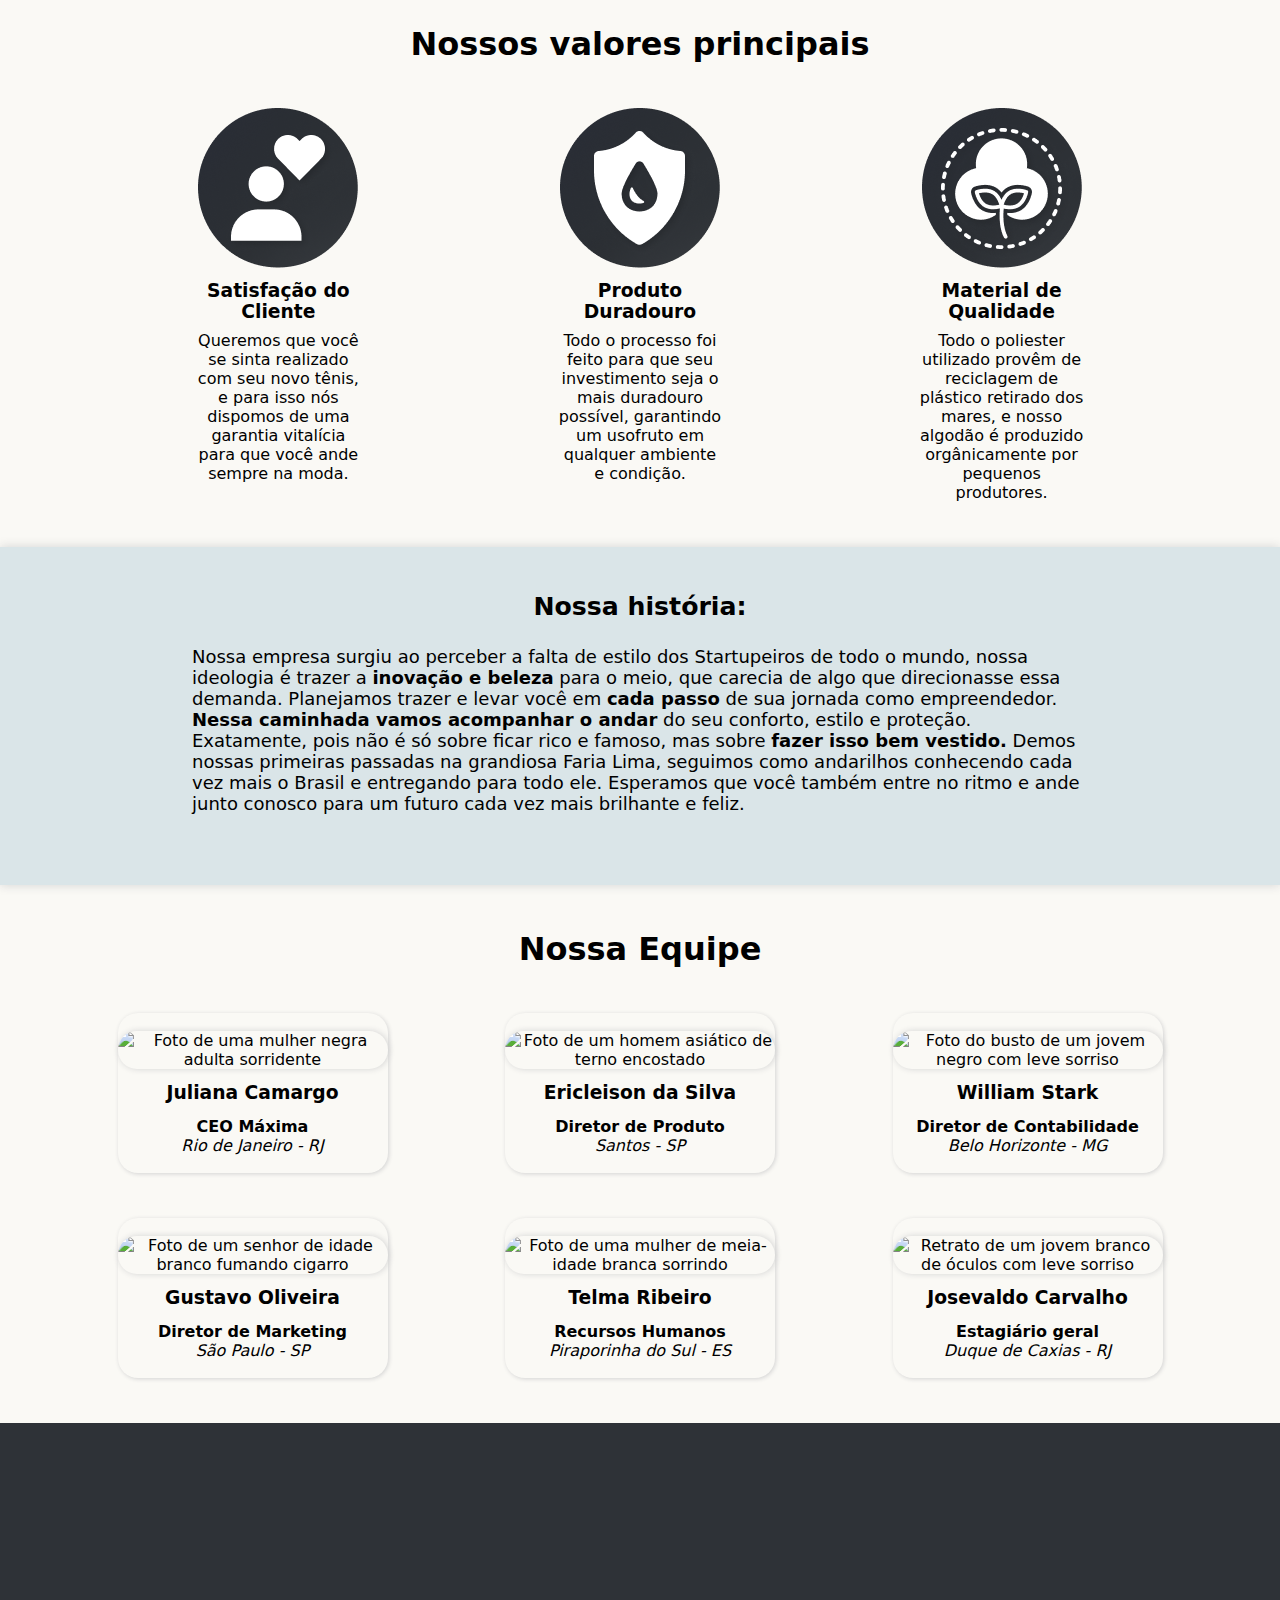
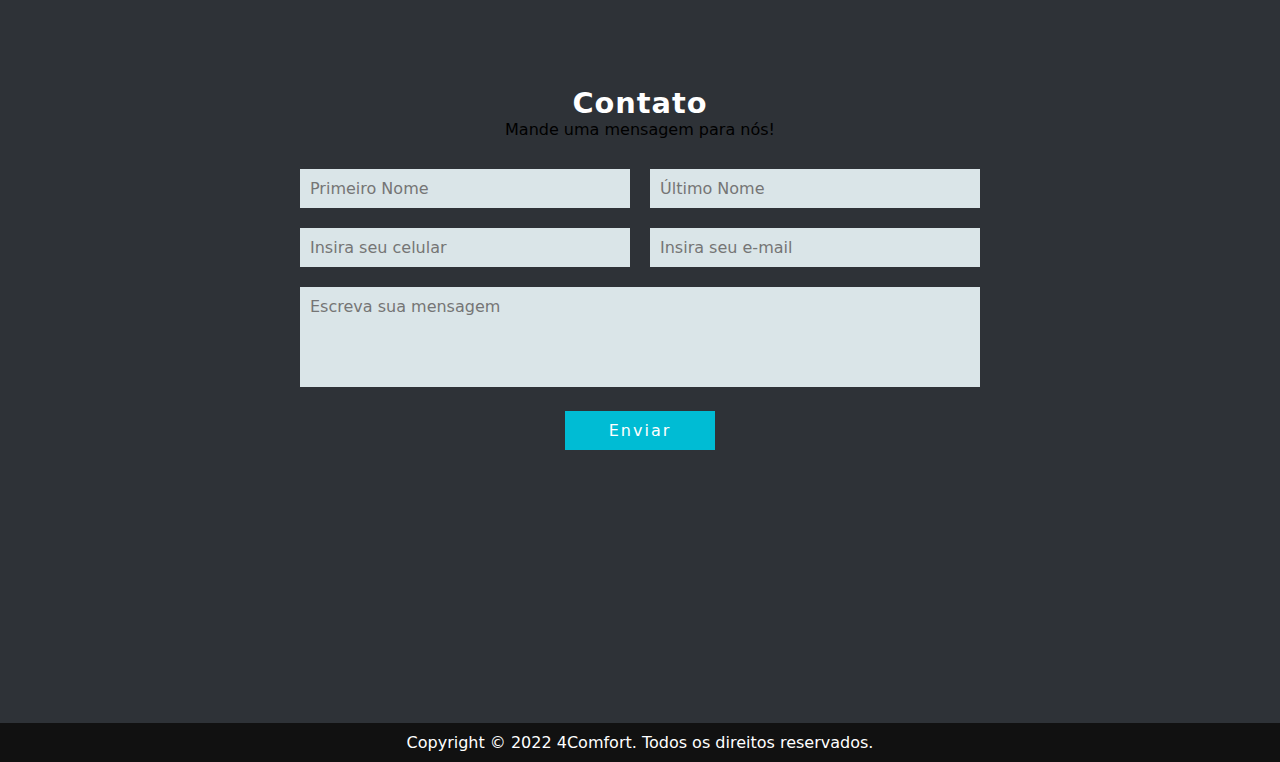
==== commit bf385c84: "pull" ====
--- a/index.html
+++ b/index.html
@@ -19,7 +19,6 @@
                     <ul>
                         <li><a href="#">Promoções</a></li>
                         <li><a href="#produtos">Produtos</a></li>
-                        <li><a href="#">Cases de sucesso</a></li>
                         <li><a href="#">Sobre nós</a>
                             <div class="subMenu">
                                 <ul>
@@ -45,12 +44,14 @@
                     </ul>
                 </nav>
             </div>
-            <button onclick="chamar()"><img src="./IMG/menu-button.png" alt="" width="10"></button>
+            <div class="btn">
+                <button onclick="chamar()"><img src="./IMG/menu-button.png" alt="" width="10"></button>
+            </div>
         </header>
         <section class="principal">
             <div class="bannerIntro"><img src="./IMG/tenis-casual.png" alt=""></div>
             <div class="slogan">
-                <h1>Ande com a moda ao seus pés</h1>
+                <h1><h1>Ande</h1> com a moda ao seus pés</h1>
                 <h3>Aqui você encontra os melhores e <br>
                     mais confortáveis tênis casuais</h3>
             </div>
@@ -62,7 +63,7 @@
             <div class="produtoSelected">
                 <label class="nomeProduto" for="">Bota</label>
                 <img src="./IMG/produtos/img1.jfif" alt="">
-                <label class="nomeProdutoMobile" for="">Sapato</label>
+                <label class="nomeProdutoMobile" for="">Bota</label>
                 <label class="preco" for="">R$ 199,99</label>
             </div>
             <div class="produto">
--- a/indexMobile.css
+++ b/indexMobile.css
@@ -1,8 +1,26 @@
 @media screen and (max-width:400px) {
+
+    .btn{
+        display: flex;
+        justify-content: center;
+        align-items: center;
+    }
+
+    header{
+        width: 100vw;
+    }
+    
+    header button{
+        display: block;
+        margin-right: 15px;
+        width: 30px;
+        height: 30px;
+    }
+    
     .container{
         display: flex;
         flex-direction: column;
-        width: 100%;
+        width: 100vw;
     }
 
     .menuDesktop{
@@ -10,8 +28,87 @@
     }
 
     .principal{
+        width: 100vw;
         display: flex;
         flex-direction: column;
     }
-    
+
+    .bannerIntro{
+        width: 100vw;
+        position: absolute;
+        top: 60px;
+        left: 0;
+    }
+
+    .bannerIntro img{
+        width: 100vw;
+    }
+
+    .slogan{
+        width: 100vw;
+        height: 300px;
+        position: absolute;
+        left: 0;
+        top: 360px;
+        display: flex;
+        align-items: flex-start;
+        justify-content: start;
+    }
+
+    .slogan h1{
+        font-size: 30px;
+    }
+
+    .slogan h3{
+        font-size: 19px;
+        position: relative;
+        margin: 0 auto;
+    }
+
+    .tittleProdutos{
+        position: relative;
+        top: -80px;
+    }
+
+    .produtos{
+        position: relative;
+        left: -30px;
+        top: -150px;
+        display: flex;
+        flex-direction: column;
+    }
+
+    .produtoSelected{
+        width: 300px;
+        display: flex;
+        flex-direction: row;
+        justify-content: space-between;
+    }
+
+    .produtoSelected img{
+        width: 30px;
+        height: 30px;
+        margin-left: 10px;
+    }
+
+    .produto{
+        display: flex;
+        flex-direction: row;
+        width: 300px;
+        justify-content: space-between;
+    }
+
+    .nomeProduto{
+        display: none;
+    }
+
+    .produto img{
+        width: 30px;
+        height: 30px;
+        margin-left: 10px;
+    }
+
+    .preco{
+        margin-right: 10px;
+    }
 }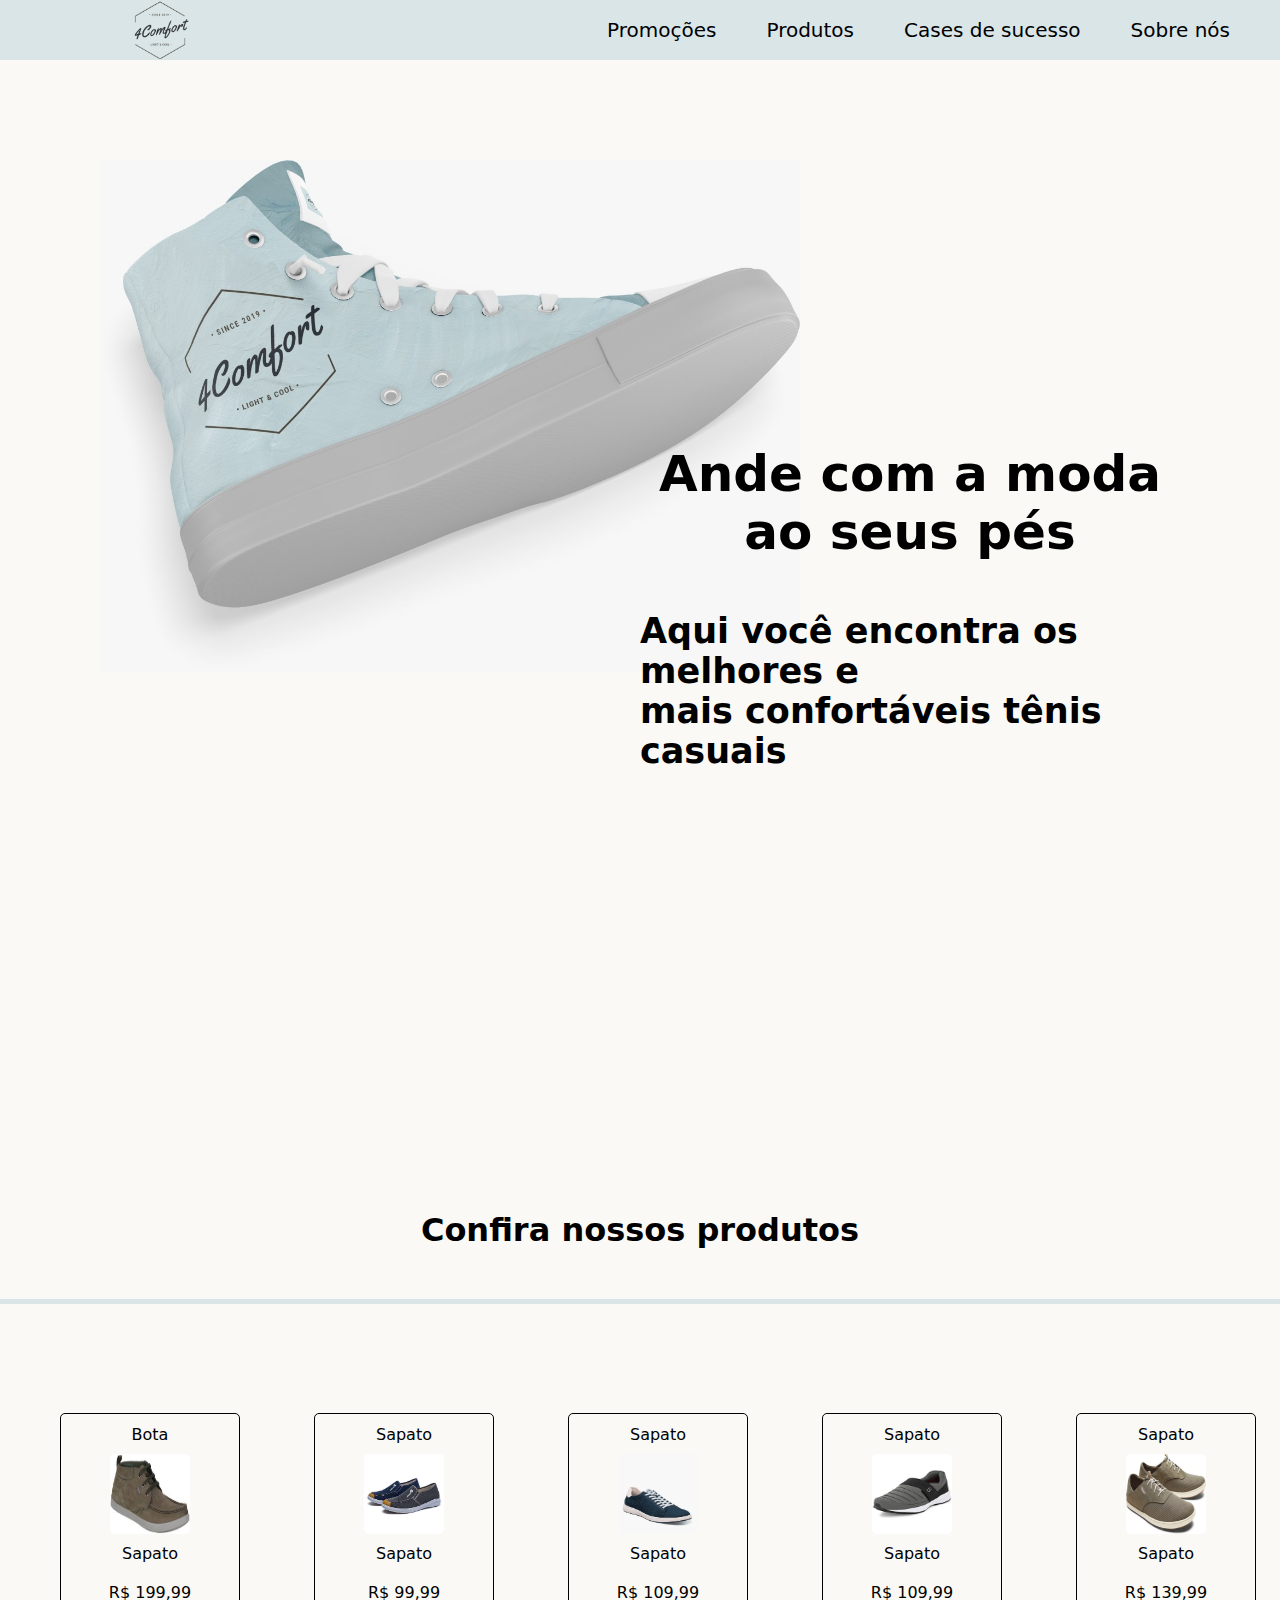
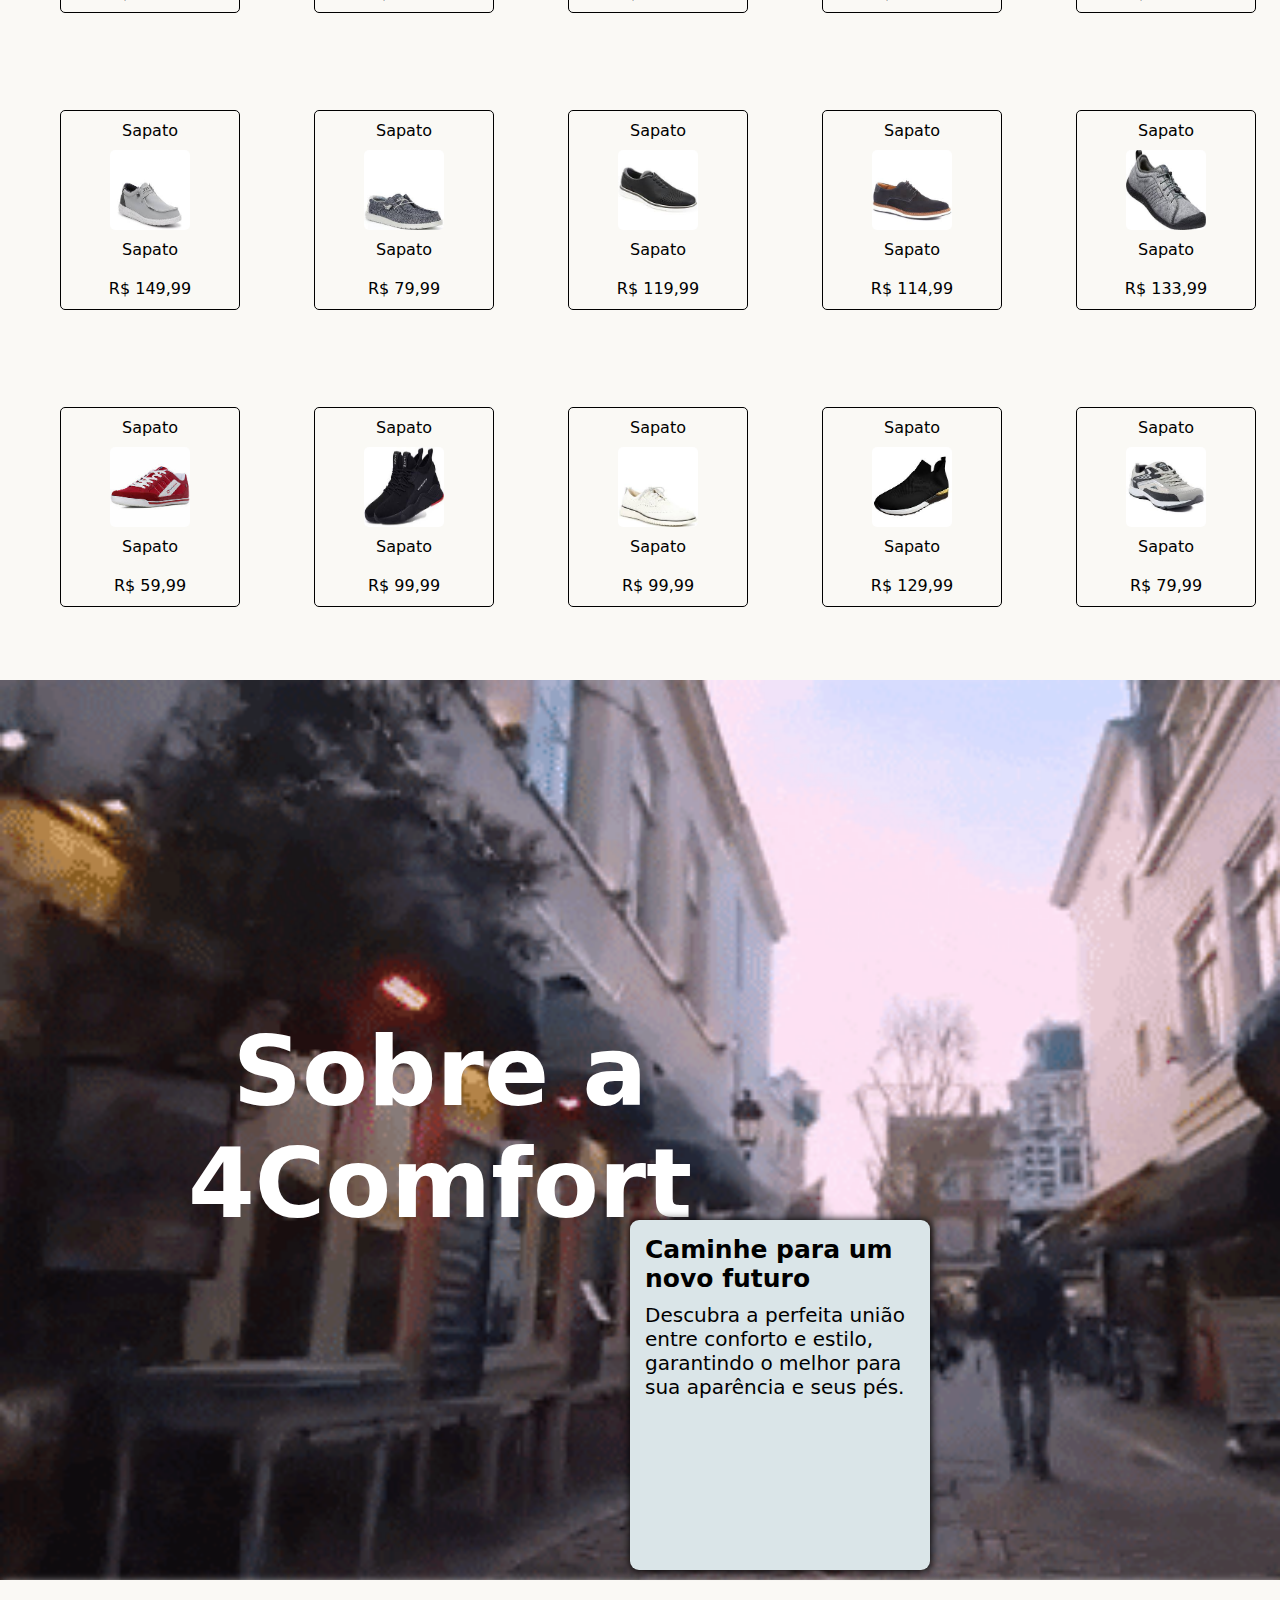
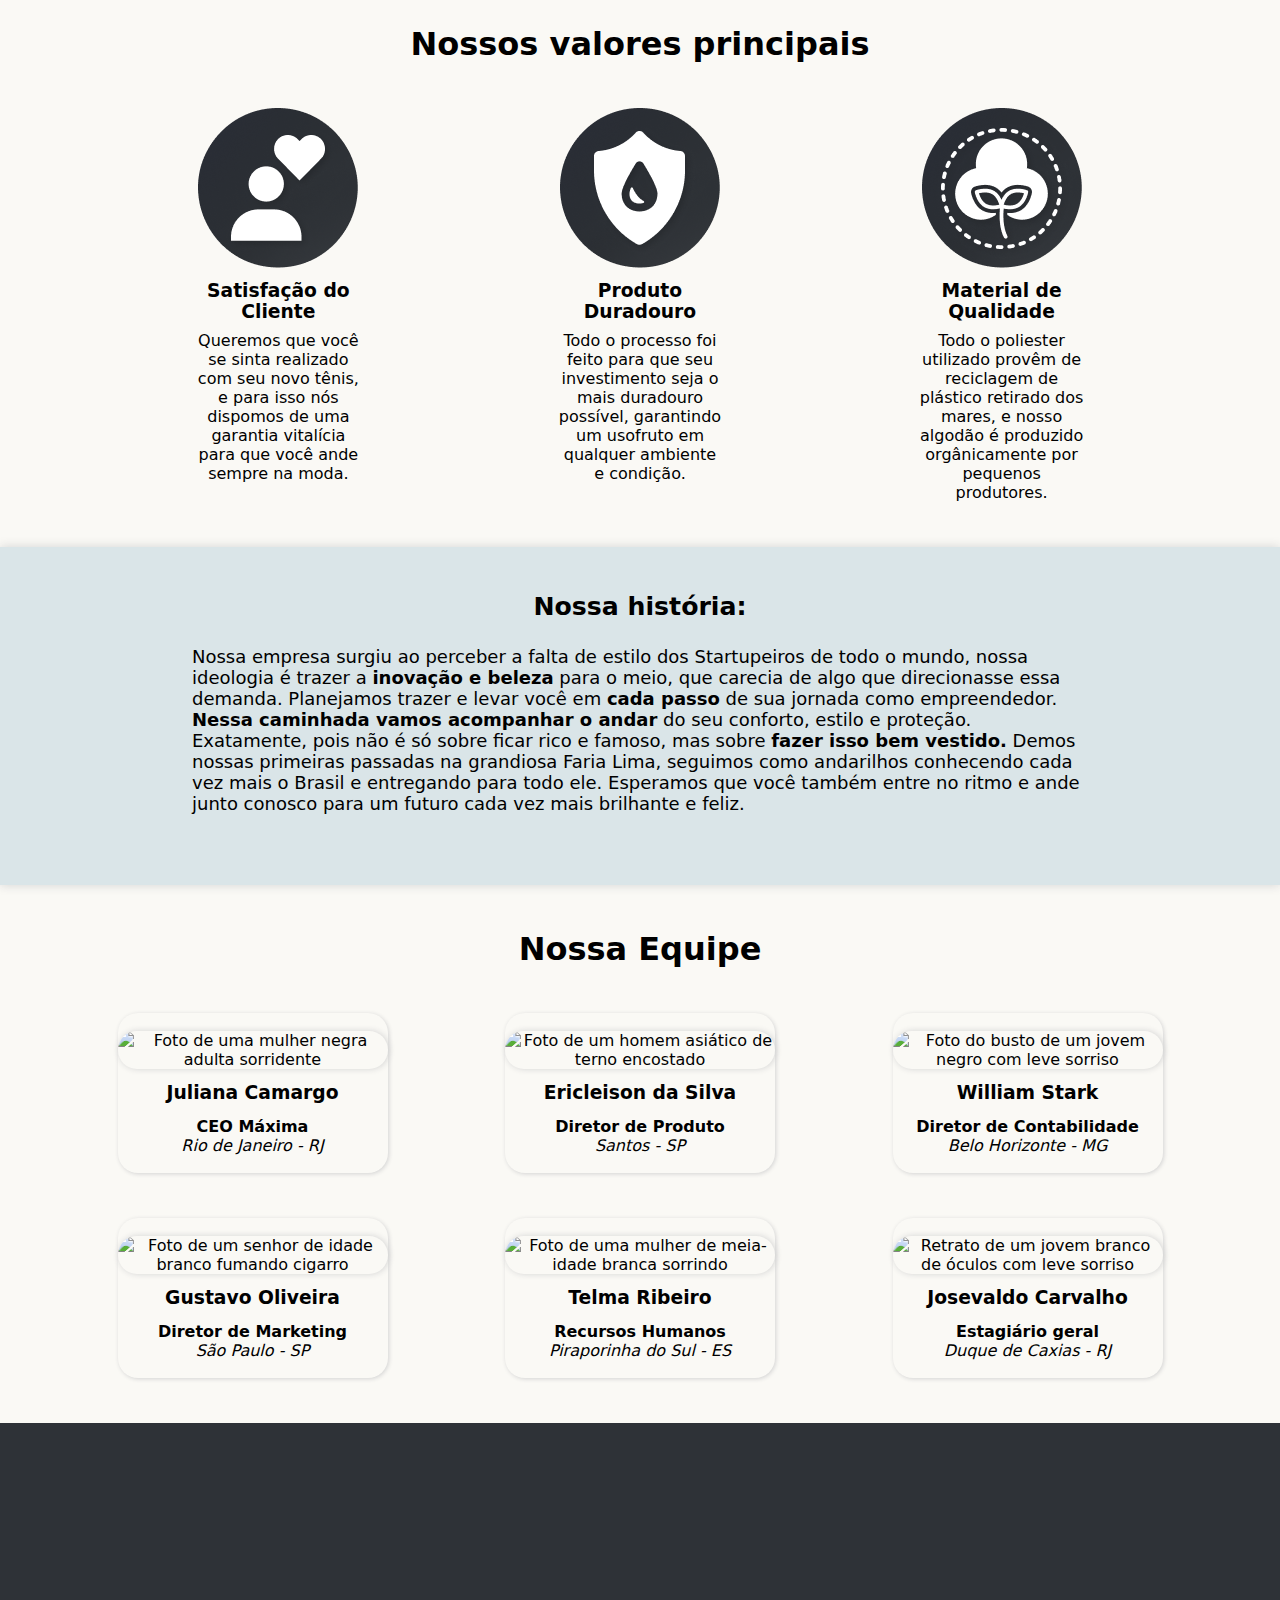
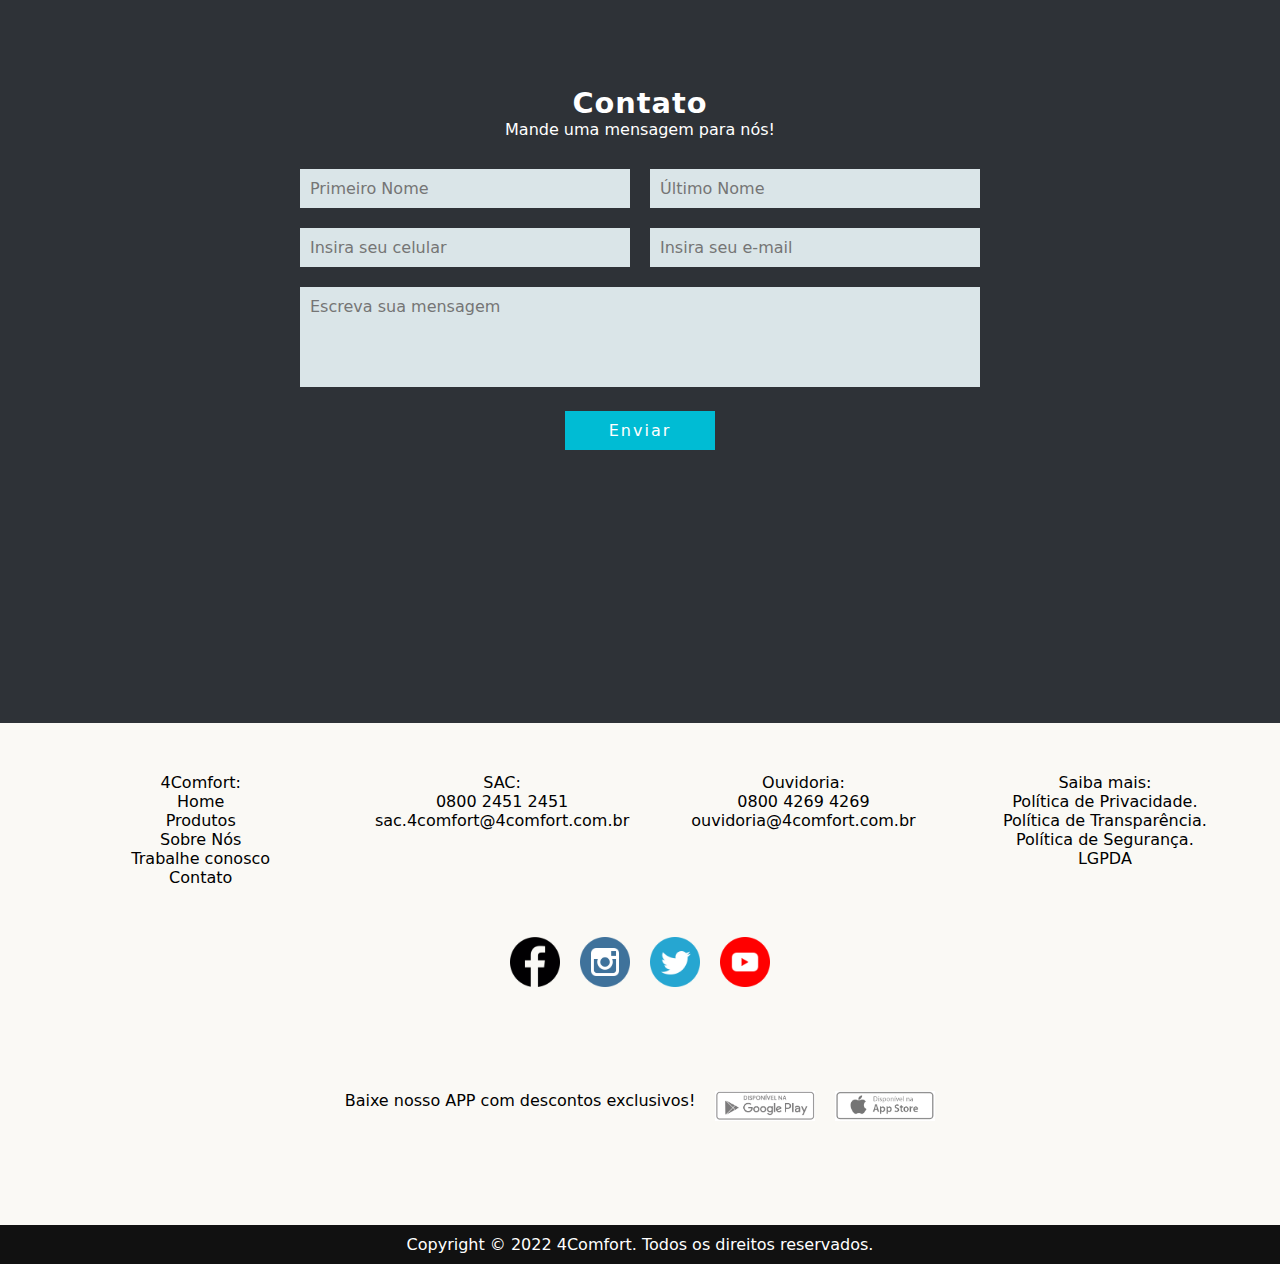
==== commit 6e7c99bc: "push" ====
--- a/index.html
+++ b/index.html
@@ -19,6 +19,7 @@
                     <ul>
                         <li><a href="#">Promoções</a></li>
                         <li><a href="#produtos">Produtos</a></li>
+                        <li><a href="#">Cases de sucesso</a></li>
                         <li><a href="#">Sobre nós</a>
                             <div class="subMenu">
                                 <ul>
@@ -44,14 +45,12 @@
                     </ul>
                 </nav>
             </div>
-            <div class="btn">
-                <button onclick="chamar()"><img src="./IMG/menu-button.png" alt="" width="10"></button>
-            </div>
+            <button onclick="chamar()"><img src="./IMG/menu-button.png" alt="" width="10"></button>
         </header>
         <section class="principal">
-            <div class="bannerIntro"><img src="./IMG/tenis-casual.png" alt=""></div>
+            <div class="bannerIntro"><img src="./IMG/bannerPrincipal.jpeg" alt=""></div>
             <div class="slogan">
-                <h1><h1>Ande</h1> com a moda ao seus pés</h1>
+                <h1>Ande com a moda ao seus pés</h1>
                 <h3>Aqui você encontra os melhores e <br>
                     mais confortáveis tênis casuais</h3>
             </div>
@@ -63,7 +62,7 @@
             <div class="produtoSelected">
                 <label class="nomeProduto" for="">Bota</label>
                 <img src="./IMG/produtos/img1.jfif" alt="">
-                <label class="nomeProdutoMobile" for="">Bota</label>
+                <label class="nomeProdutoMobile" for="">Sapato</label>
                 <label class="preco" for="">R$ 199,99</label>
             </div>
             <div class="produto">
@@ -269,6 +268,56 @@
     
         </section>
     
+        <footer>
+    
+            <div class="rodape">
+    
+                <div>
+                    <p class="titulosRodape">4Comfort:</p>
+                    <p>Home</p>
+                    <p>Produtos</p>
+                    <p>Sobre Nós</p>
+                    <p>Trabalhe conosco</p>
+                    <p>Contato</p>
+                </div>
+    
+                <div>
+                    <p class="titulosRodape">SAC:</p>
+                    <p>0800 2451 2451</p>
+                    <p>sac.4comfort@4comfort.com.br</p>
+                </div>
+    
+                <div>
+                    <p class="titulosRodape">Ouvidoria:</p>
+                    <p>0800 4269 4269</p>
+                    <p>ouvidoria@4comfort.com.br</p>
+                </div>
+    
+                <div>
+                    <p class="titulosRodape">Saiba mais:</p>
+                    <p>Política de Privacidade.</p>
+                    <p>Política de Transparência.</p>
+                    <p>Política de Segurança.</p>
+                    <p>LGPDA</p>
+                </div>
+            </div>
+    
+            <div class="icones">
+                <a href="https://www.facebook.com/" target="_blank"><img class="icons" src="imgs/facebookcheio.png" alt="Facebook."></a>
+                <a href="https://instagram.com/" target="_blank"><img class="icons" src="imgs/instagramcheio.png" alt="Instagram."></a>
+                <a href="https://twitter.com/" target="_blank"><img class="icons" src="imgs/twittercheio.png" alt="Twitter."></a>
+                <a href="https://youtube.com/" target="_blank"><img class="icons" src="imgs/youtubecheio.png" alt="Twitter."></a>
+            </div>
+    
+            
+            <div class="appstore">
+                <p>Baixe nosso APP com descontos exclusivos!</p>
+                <a href="https://play.google.com/store/games/" target="_blank"><img class="store" src="imgs/google.png" alt="Google Store."></a>
+                <a href="https://www.apple.com/br/app-store/" target="_blank"><img class="store" src="imgs/apple.png" alt="Apple Store."></a>
+            </div>
+    
+        </footer>
+    
     <div class="copyright">
         <p>Copyright © 2022 4Comfort. Todos os direitos reservados.</p>
     </div>
--- a/index.css
+++ b/index.css
@@ -464,4 +464,143 @@
 .copyright p {
     margin: 0;
     font-size: 16px;
-}+}
+
+
+section{
+    padding: 100px;
+    min-height: 100vh;
+    
+}
+
+.titulo {
+    width: 100%;
+    text-align: center;
+    
+}
+
+.titulo h2 {
+    position: relative;
+    color: #fff;
+    font-size: 1.8em;
+    font-weight: 700;
+    letter-spacing: 1px;
+}
+
+.titulo p {
+    max-width: 700px;
+    display: inline-block;
+    color: #fff;
+}
+
+
+.contato {
+    background: #2e3237;
+    display: flex;
+    justify-content: center;
+    align-items: center;
+    flex-direction: column;
+}
+
+
+.contato .formulario {
+    position: relative;
+    width: 700px;
+    margin-top: 20px;
+
+}
+
+.contato .formulario .colunaContato {
+    width: 100%;
+    display: flex;
+}
+
+.contato .formulario .colunaContato .col50 {
+    width: 50%;
+    margin: 10px;
+
+
+}
+
+.contato .formulario .colunaContato .col100 {
+    width: 100%;
+    margin: 10px;
+    text-align: center;
+    
+
+}
+
+.contato .formulario .colunaContato input,
+.contato .formulario .colunaContato textarea {
+    width: 100%;
+    padding: 10px;
+    border: none;
+    outline: none;
+    background: #dae5e8 ;
+    color: #000;
+    font-size: 16px;
+    resize: none;
+}
+
+.contato .formulario .colunaContato textarea {
+    height: 100px;
+}
+
+
+.contato .formulario .colunaContato input[type="submit"]{
+    background: #00bcd4;
+    color: #fff;
+    display: inline-block;
+    font-weight: 500;
+    letter-spacing: 2px;
+    cursor: pointer;
+    max-width: 150px;
+}
+
+
+.rodape{
+    display: grid;
+    grid-template-columns: repeat(4, 1fr);
+    width: 100%;
+    height: auto;
+    column-gap: 2vw;
+    margin-left: 1vw;
+    padding: 50px;
+    text-align: center;
+}
+
+
+.icones{
+    display: flex;
+    justify-content: center;
+    gap: 20px;
+}
+
+.icones img {
+    width: 50px;
+}
+
+
+.appstore {
+    display: flex;
+    justify-content: center;
+    gap: 20px;
+    padding: 100px 0px;
+}
+
+.appstore .store {
+    width: 100px;
+}
+
+.copyright {
+    color: #fff;
+    background: #111;
+    text-align: center;
+    padding: 10px;
+
+}
+
+.copyright p {
+    margin: 0;
+    font-size: 16px;
+}
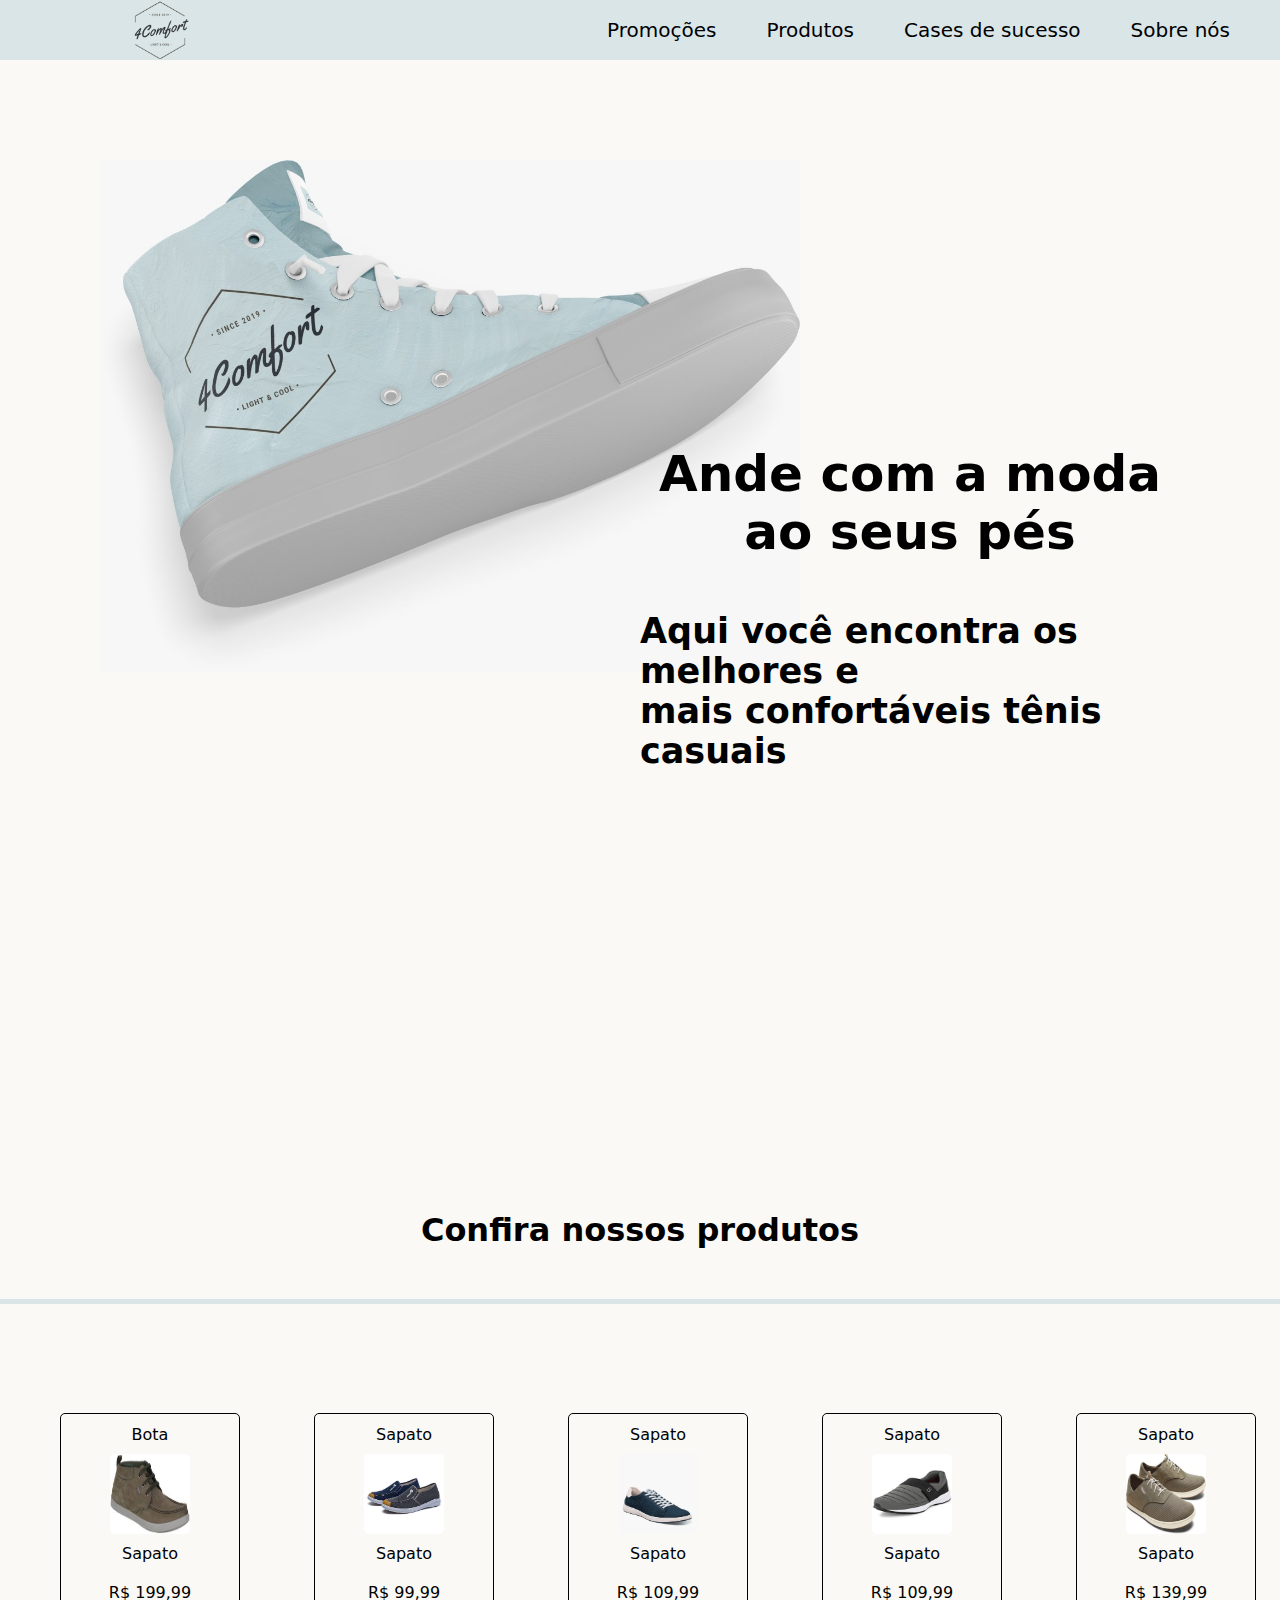
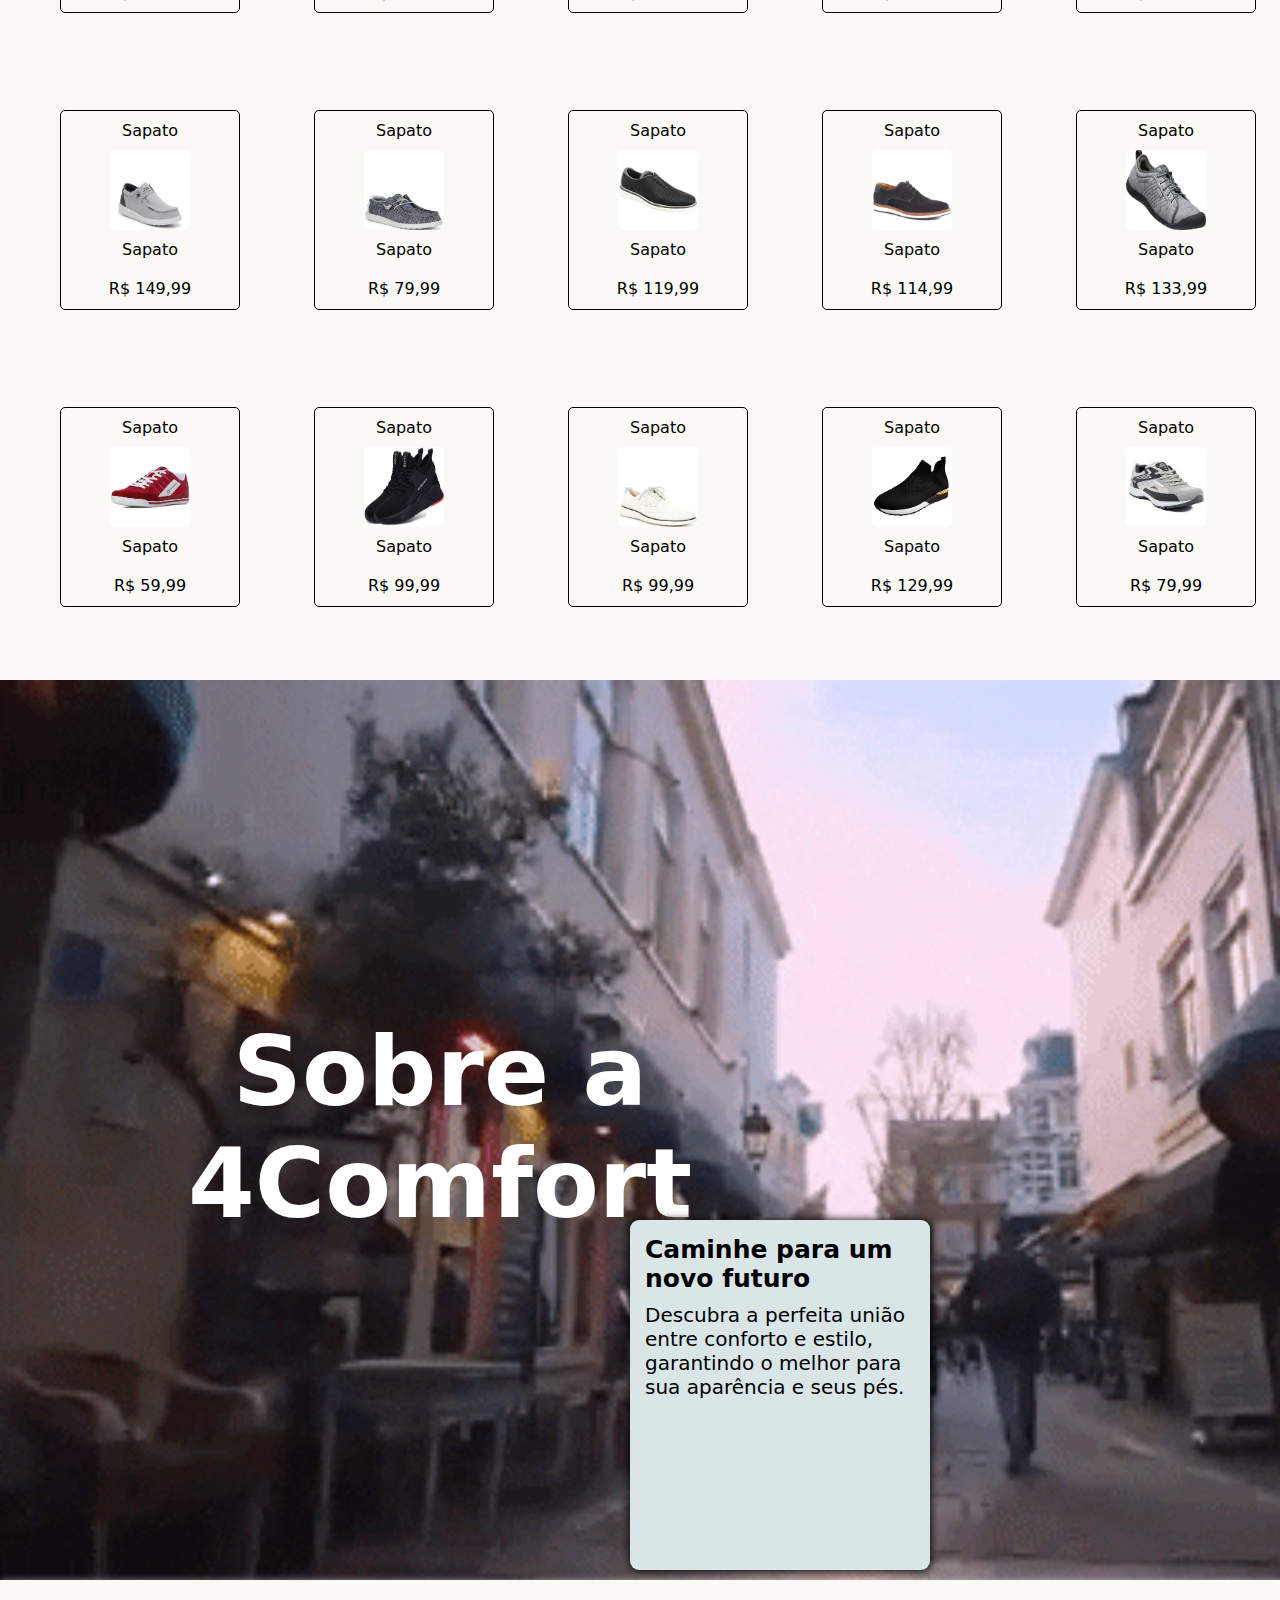
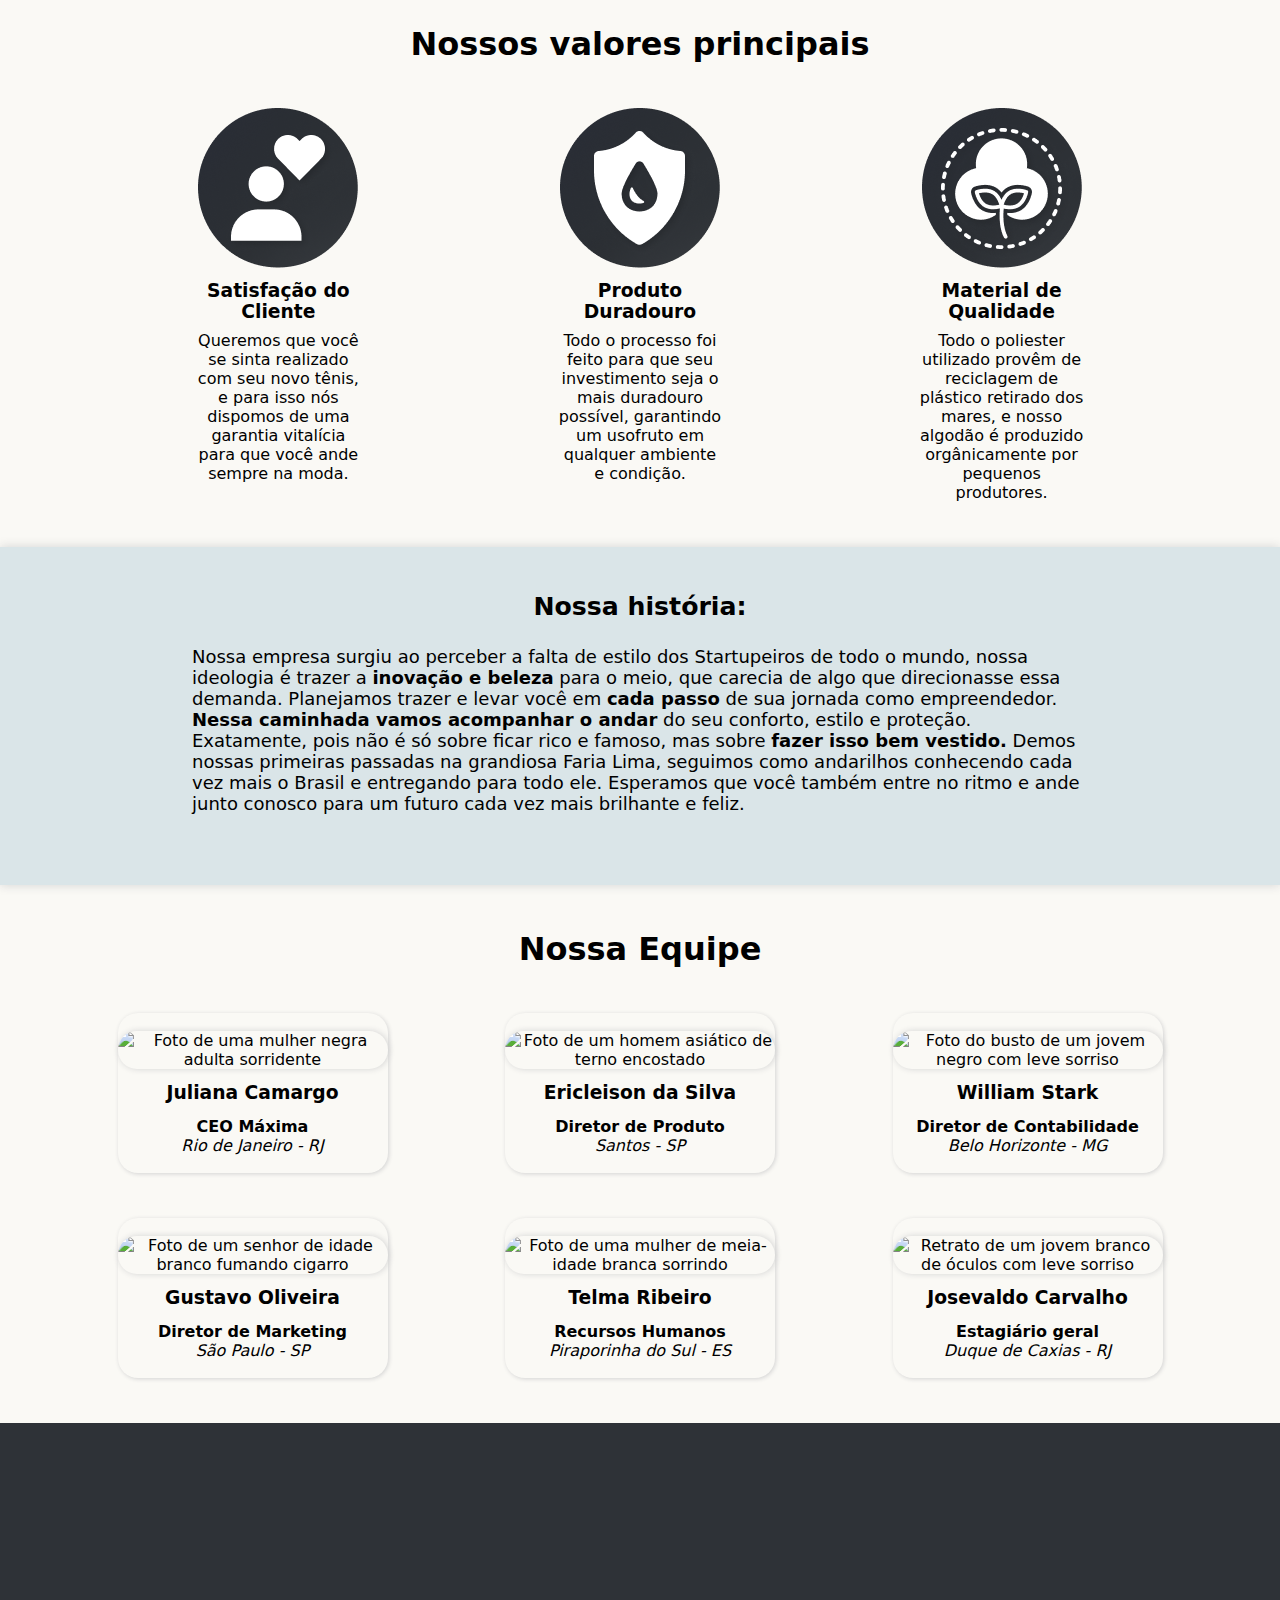
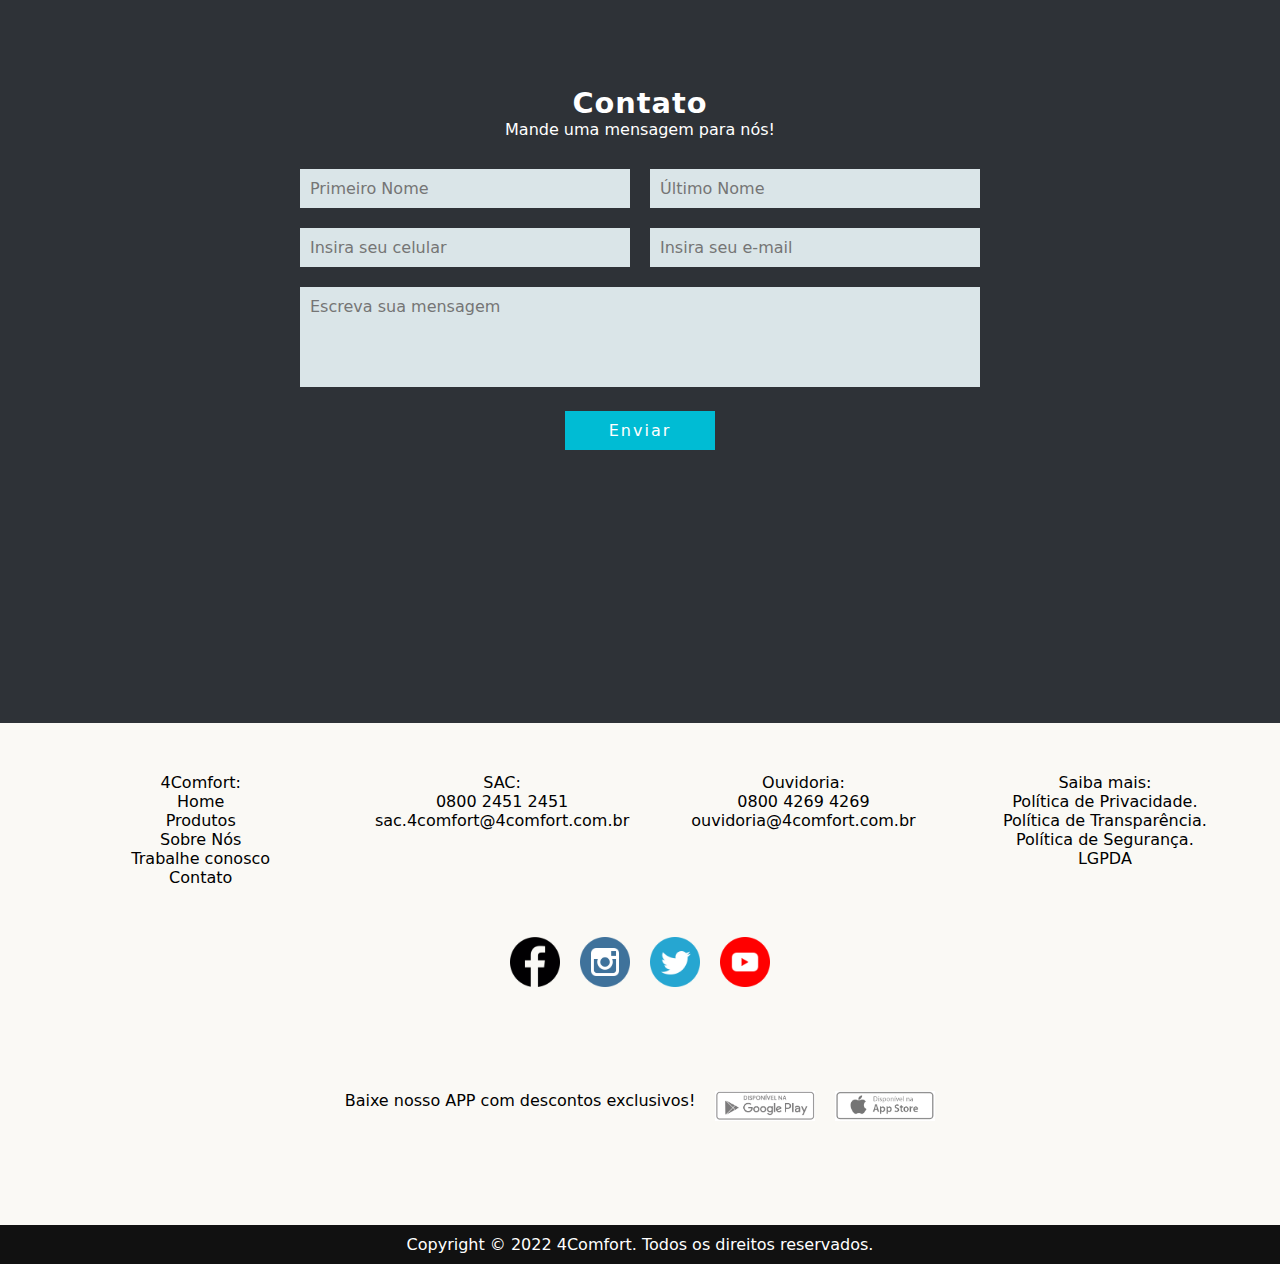
==== commit 9e0f481f: "entregaProjeto" ====
--- a/index.html
+++ b/index.html
@@ -6,6 +6,7 @@
     <meta name="viewport" content="width=device-width, initial-scale=1.0">
     <link rel="stylesheet" href="./index.css">
     <link rel="stylesheet" href="./indexMobile.css">
+    <link rel="stylesheet" href="./anims.css">
     <title>Document</title>
 </head>
 <body>
@@ -48,9 +49,9 @@
             <button onclick="chamar()"><img src="./IMG/menu-button.png" alt="" width="10"></button>
         </header>
         <section class="principal">
-            <div class="bannerIntro"><img src="./IMG/bannerPrincipal.jpeg" alt=""></div>
+            <div class="bannerIntro"><img src="./IMG/BannerFull.jpeg" alt=""></div>
             <div class="slogan">
-                <h1>Ande com a moda ao seus pés</h1>
+                <h1 id="sloganTittle">Ande com a moda ao seus pés</h1>
                 <h3>Aqui você encontra os melhores e <br>
                     mais confortáveis tênis casuais</h3>
             </div>
--- a/index.css
+++ b/index.css
@@ -114,6 +114,7 @@
 
 .bannerIntro img{
     width: 700px;
+    animation: slogan 10s infinite linear;
 }
 
 .slogan{
@@ -134,6 +135,7 @@
     font-size: 50px;
     margin: 50px 0;
 }
+
 
 .slogan h3{
     font-size: 35px;
--- a/indexMobile.css
+++ b/indexMobile.css
@@ -1,26 +1,8 @@
 @media screen and (max-width:400px) {
-
-    .btn{
-        display: flex;
-        justify-content: center;
-        align-items: center;
-    }
-
-    header{
-        width: 100vw;
-    }
-    
-    header button{
-        display: block;
-        margin-right: 15px;
-        width: 30px;
-        height: 30px;
-    }
-    
     .container{
         display: flex;
         flex-direction: column;
-        width: 100vw;
+        width: 100%;
     }
 
     .menuDesktop{
@@ -28,87 +10,8 @@
     }
 
     .principal{
-        width: 100vw;
         display: flex;
         flex-direction: column;
     }
-
-    .bannerIntro{
-        width: 100vw;
-        position: absolute;
-        top: 60px;
-        left: 0;
-    }
-
-    .bannerIntro img{
-        width: 100vw;
-    }
-
-    .slogan{
-        width: 100vw;
-        height: 300px;
-        position: absolute;
-        left: 0;
-        top: 360px;
-        display: flex;
-        align-items: flex-start;
-        justify-content: start;
-    }
-
-    .slogan h1{
-        font-size: 30px;
-    }
-
-    .slogan h3{
-        font-size: 19px;
-        position: relative;
-        margin: 0 auto;
-    }
-
-    .tittleProdutos{
-        position: relative;
-        top: -80px;
-    }
-
-    .produtos{
-        position: relative;
-        left: -30px;
-        top: -150px;
-        display: flex;
-        flex-direction: column;
-    }
-
-    .produtoSelected{
-        width: 300px;
-        display: flex;
-        flex-direction: row;
-        justify-content: space-between;
-    }
-
-    .produtoSelected img{
-        width: 30px;
-        height: 30px;
-        margin-left: 10px;
-    }
-
-    .produto{
-        display: flex;
-        flex-direction: row;
-        width: 300px;
-        justify-content: space-between;
-    }
-
-    .nomeProduto{
-        display: none;
-    }
-
-    .produto img{
-        width: 30px;
-        height: 30px;
-        margin-left: 10px;
-    }
-
-    .preco{
-        margin-right: 10px;
-    }
+    
 }--- a/anims.css
+++ b/anims.css
@@ -0,0 +1,13 @@
+@keyframes slogan {
+    0%{
+        color: black;
+    }
+     50%{
+        color:#DAE5E8ff;
+        transform: scale(1.1);
+     }
+
+     100%{
+        color: black;
+     }
+}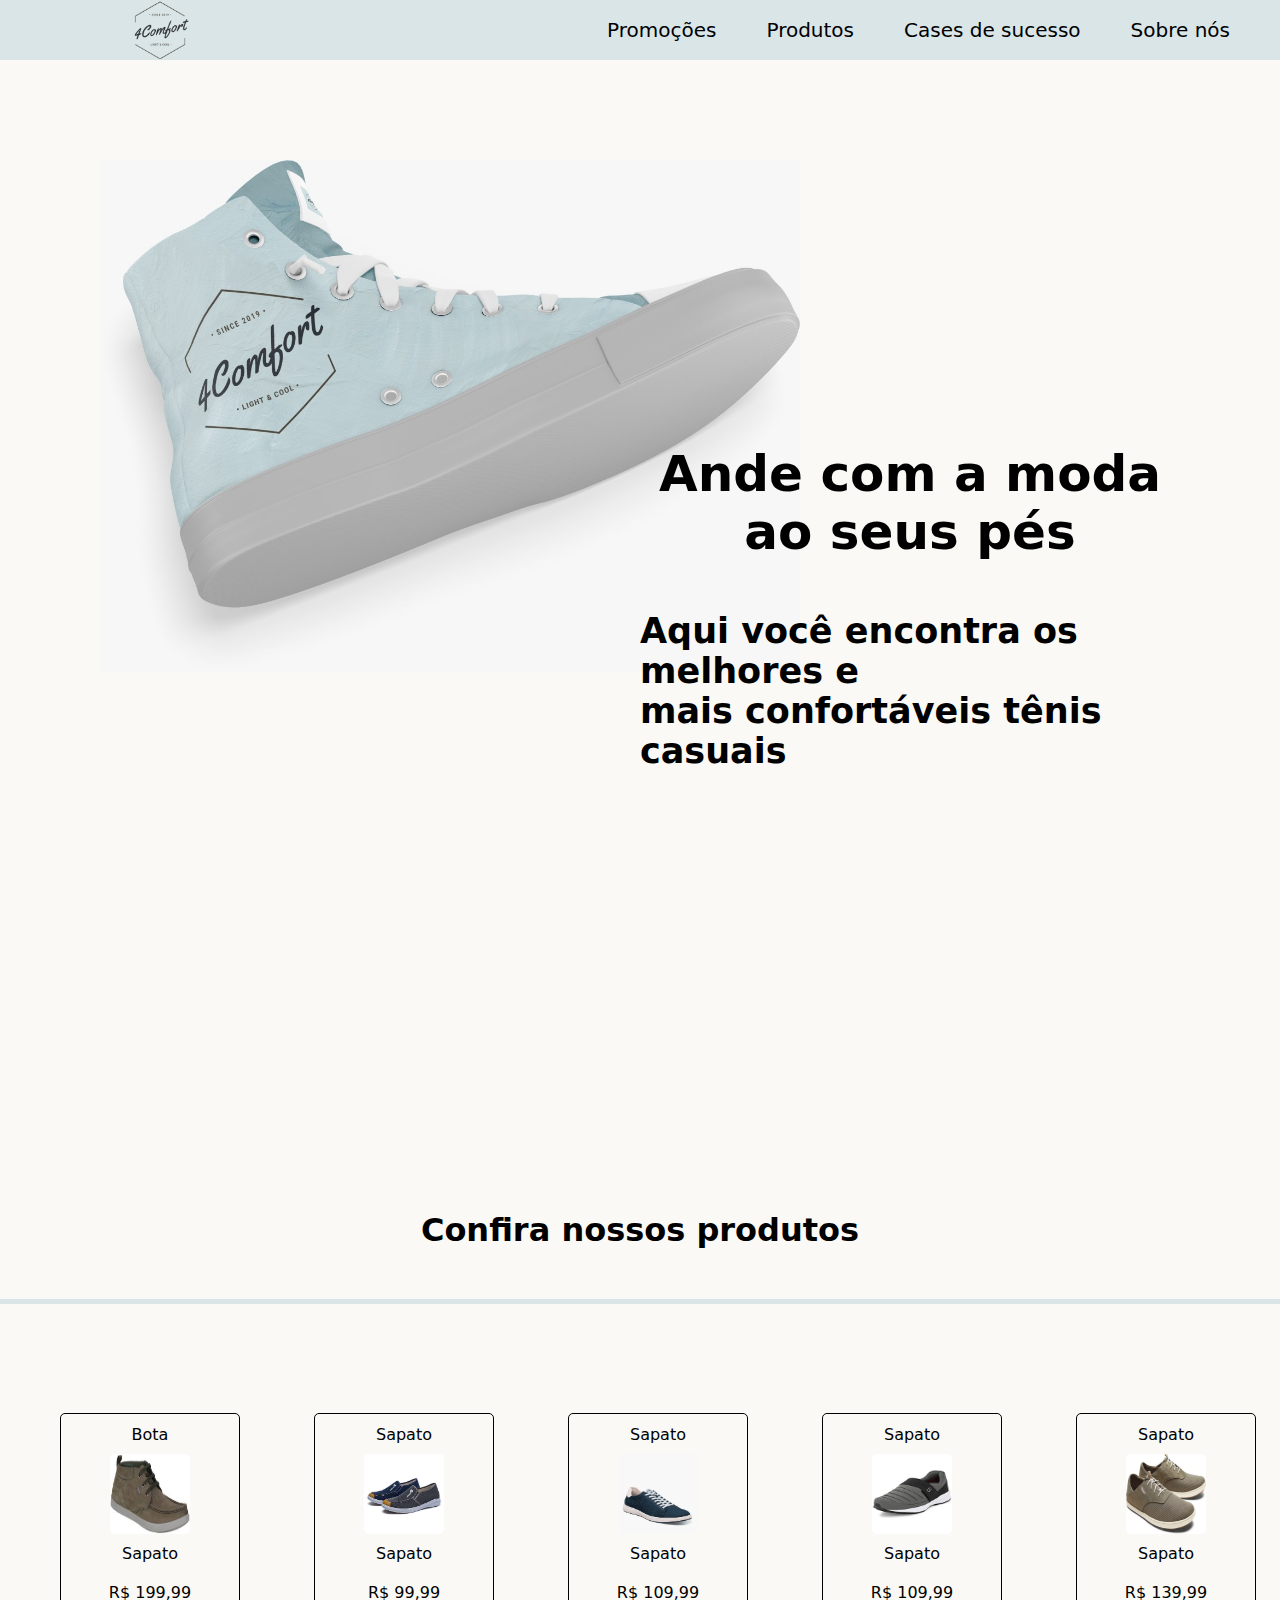
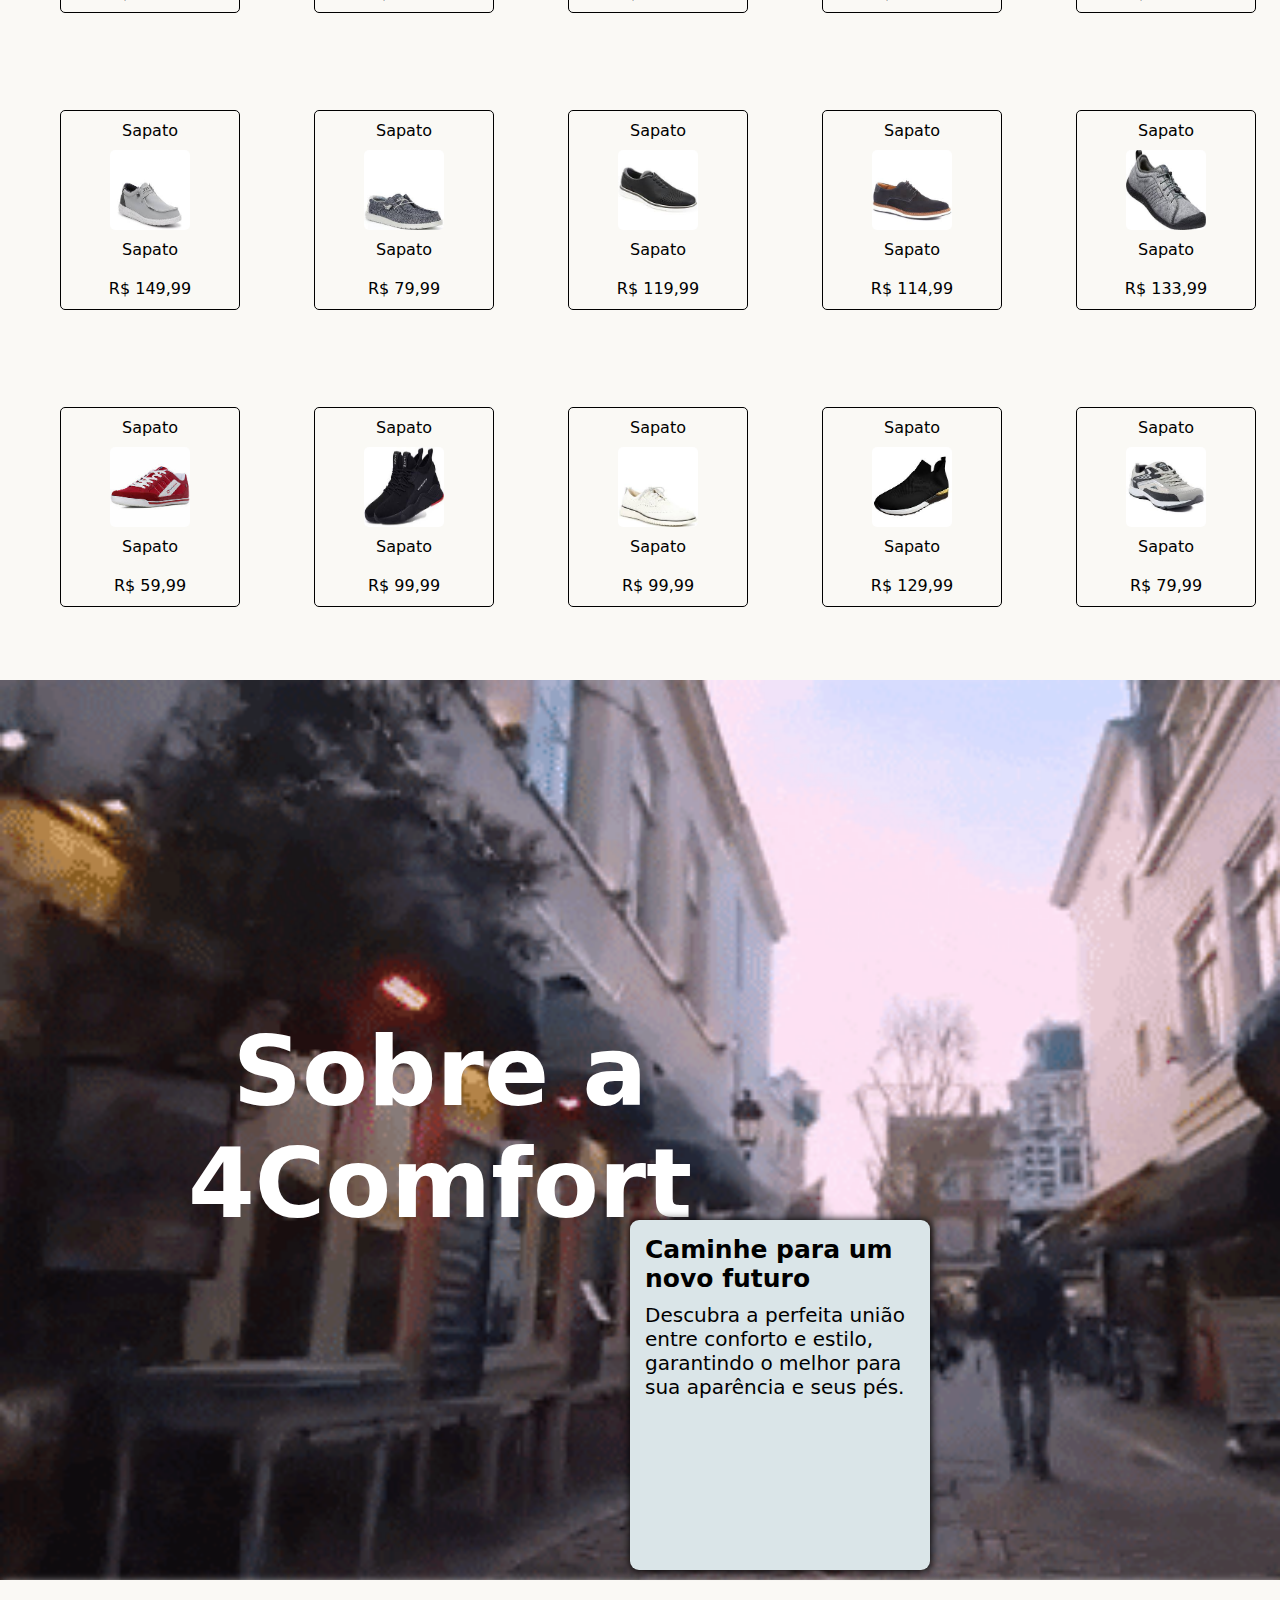
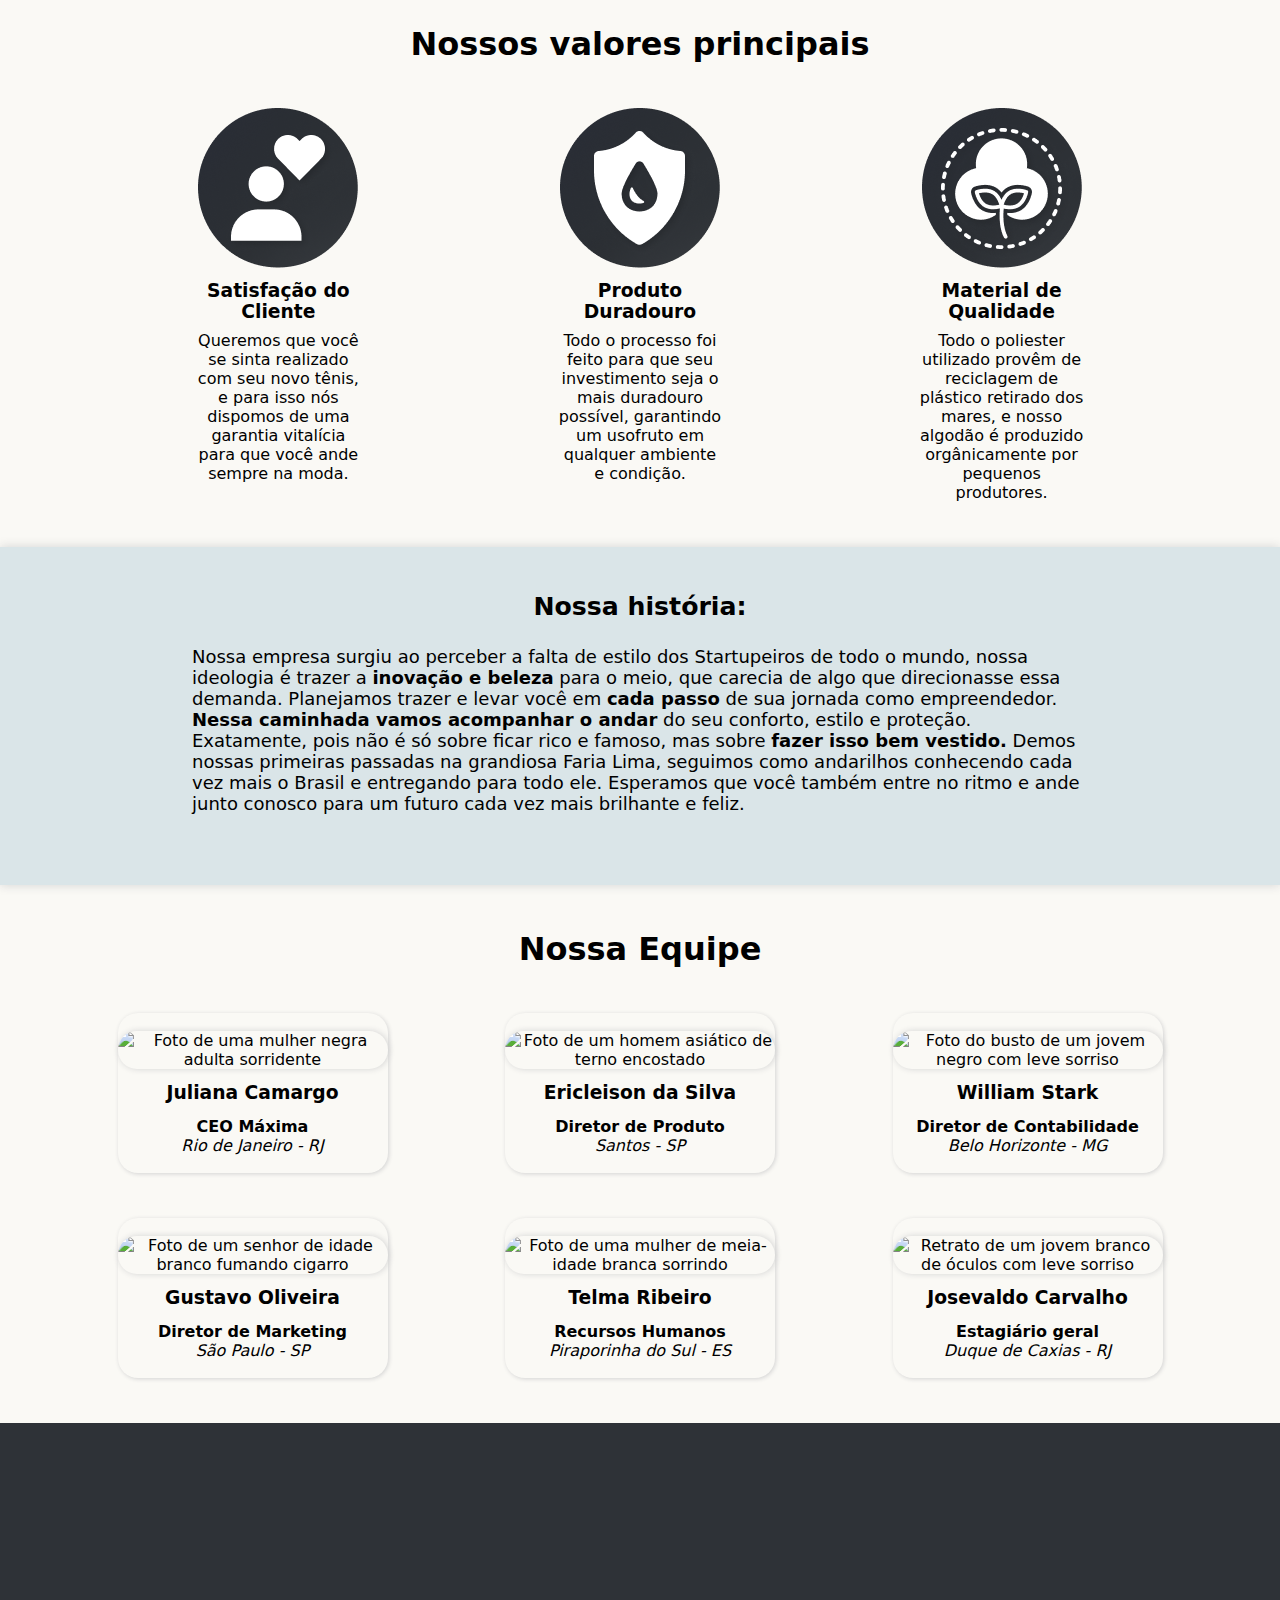
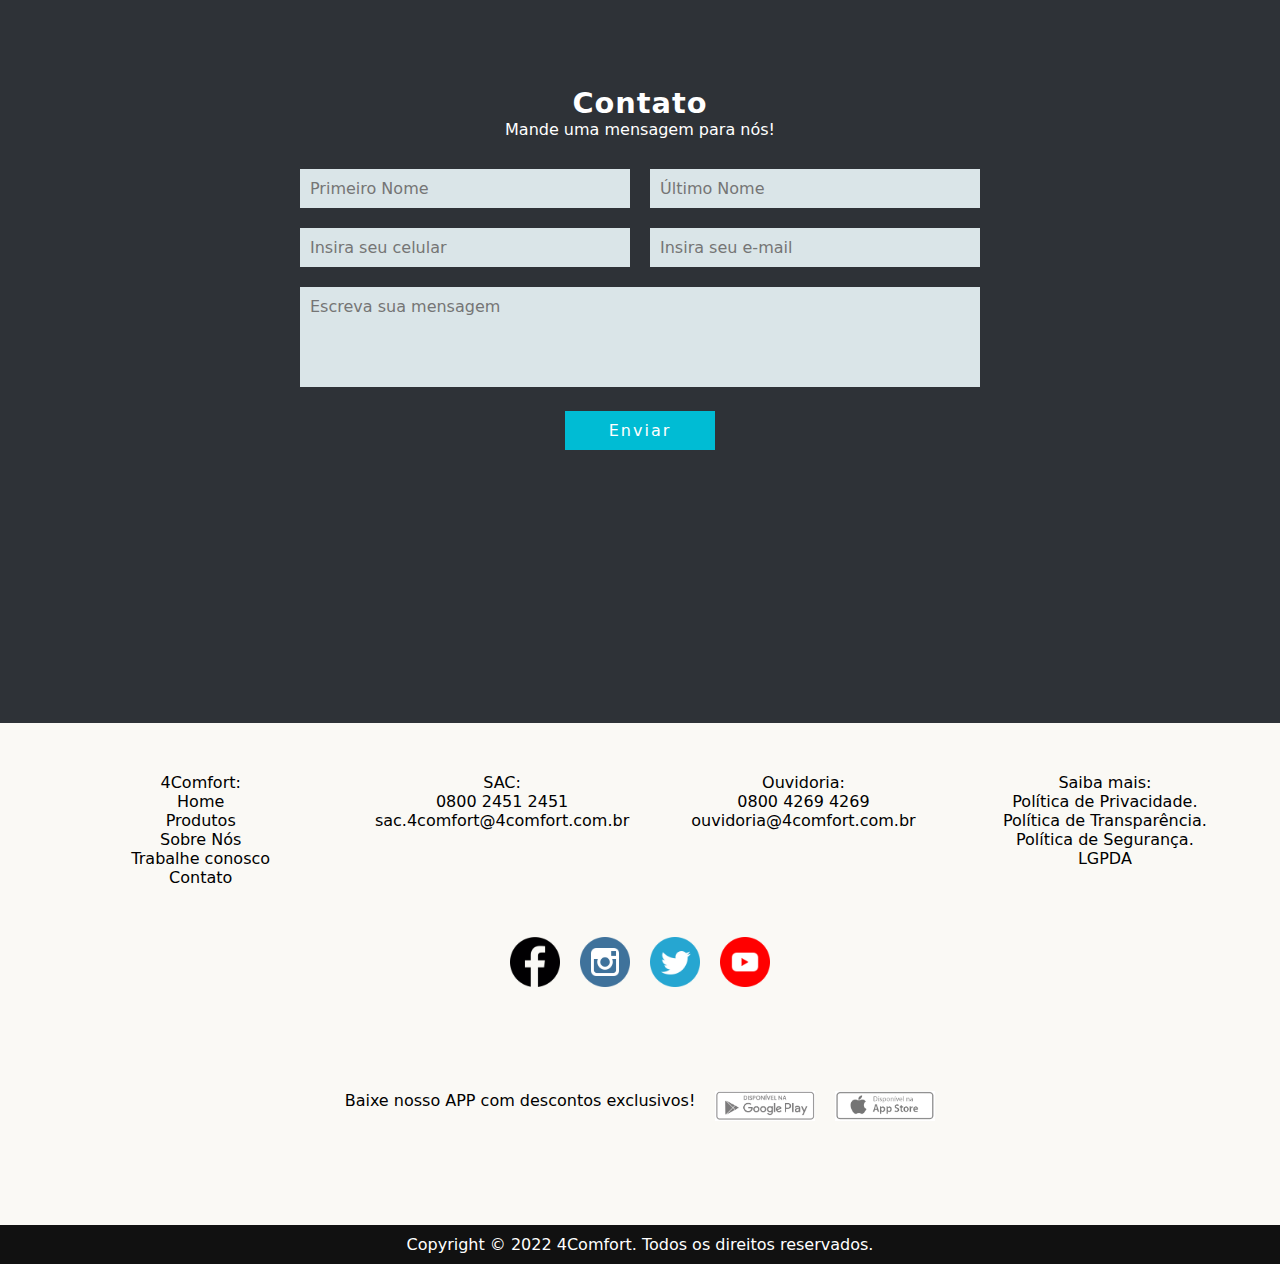
==== commit a8f072b9: "entrega Projeto" ====
--- a/index.html
+++ b/index.html
@@ -49,7 +49,7 @@
             <button onclick="chamar()"><img src="./IMG/menu-button.png" alt="" width="10"></button>
         </header>
         <section class="principal">
-            <div class="bannerIntro"><img src="./IMG/BannerFull.jpeg" alt=""></div>
+            <div class="bannerIntro"><img src="./IMG/bannerPrincipal.jpeg" alt=""></div>
             <div class="slogan">
                 <h1 id="sloganTittle">Ande com a moda ao seus pés</h1>
                 <h3>Aqui você encontra os melhores e <br>
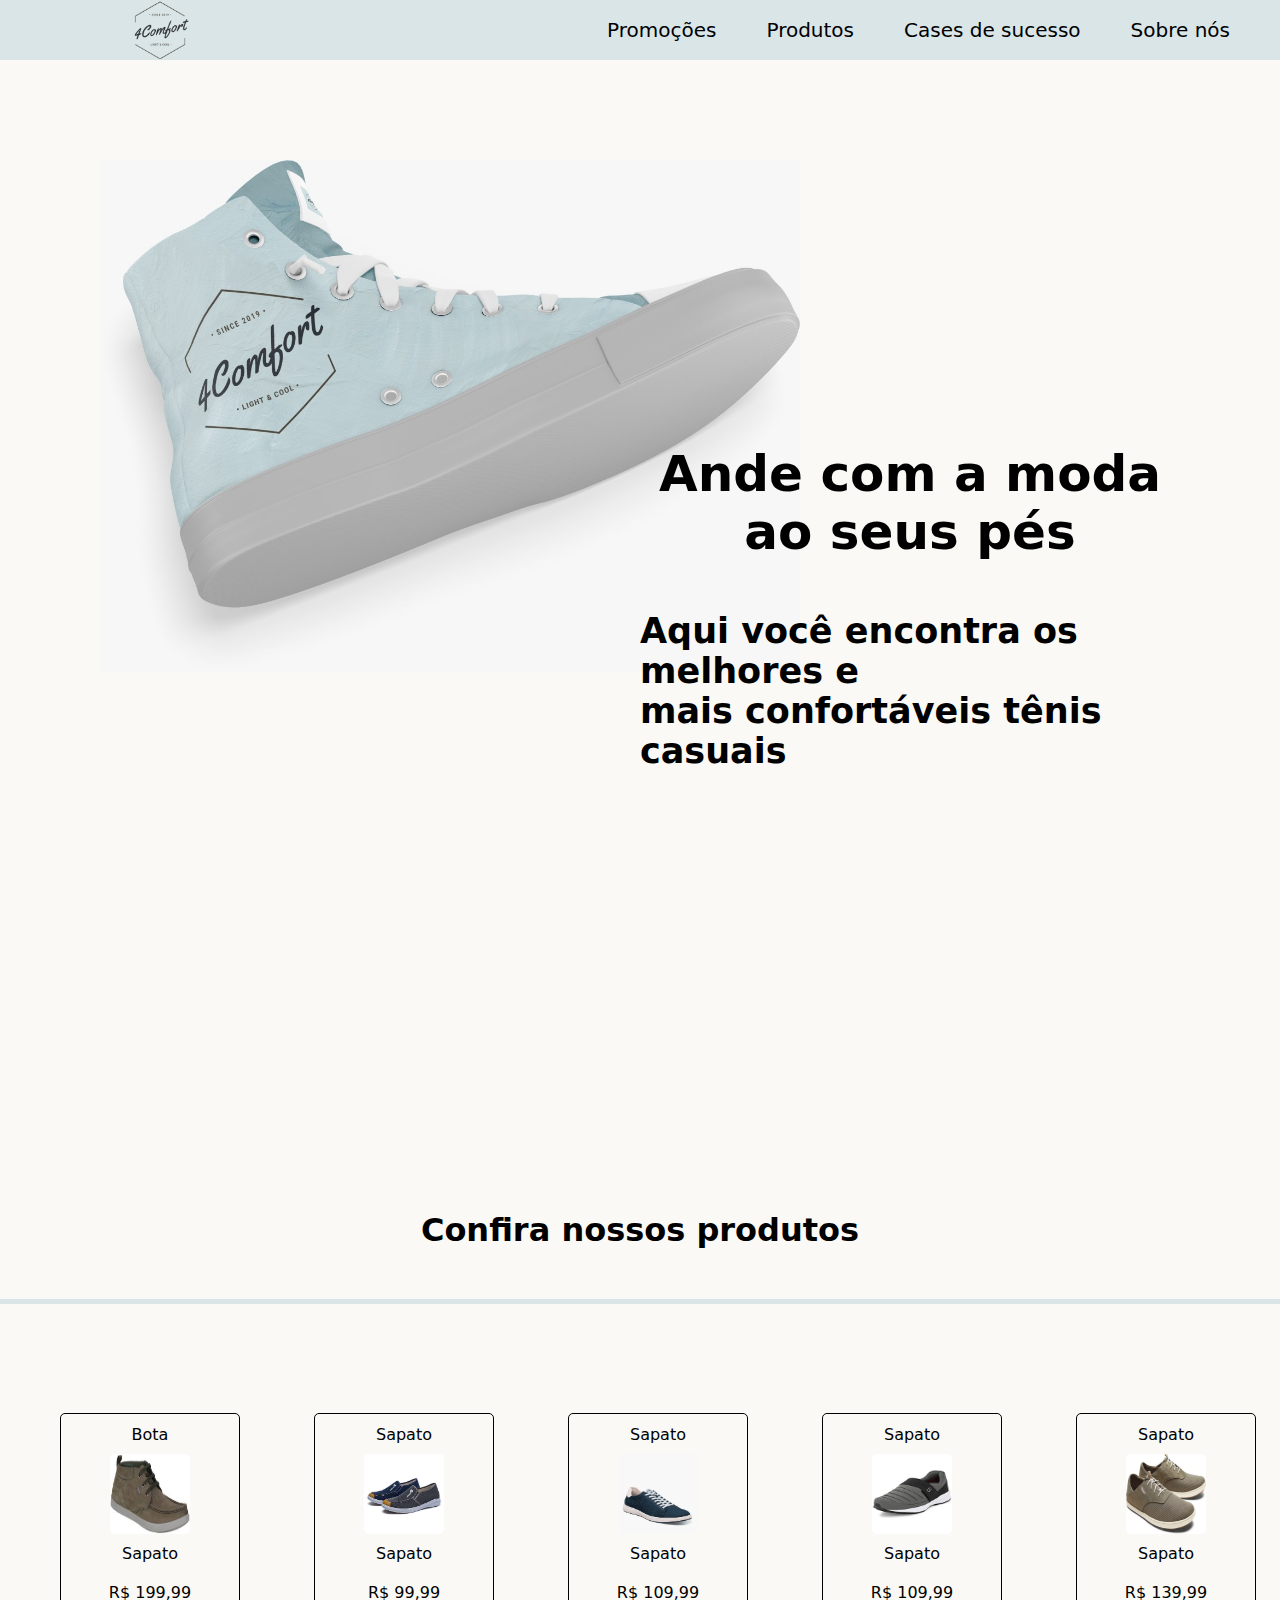
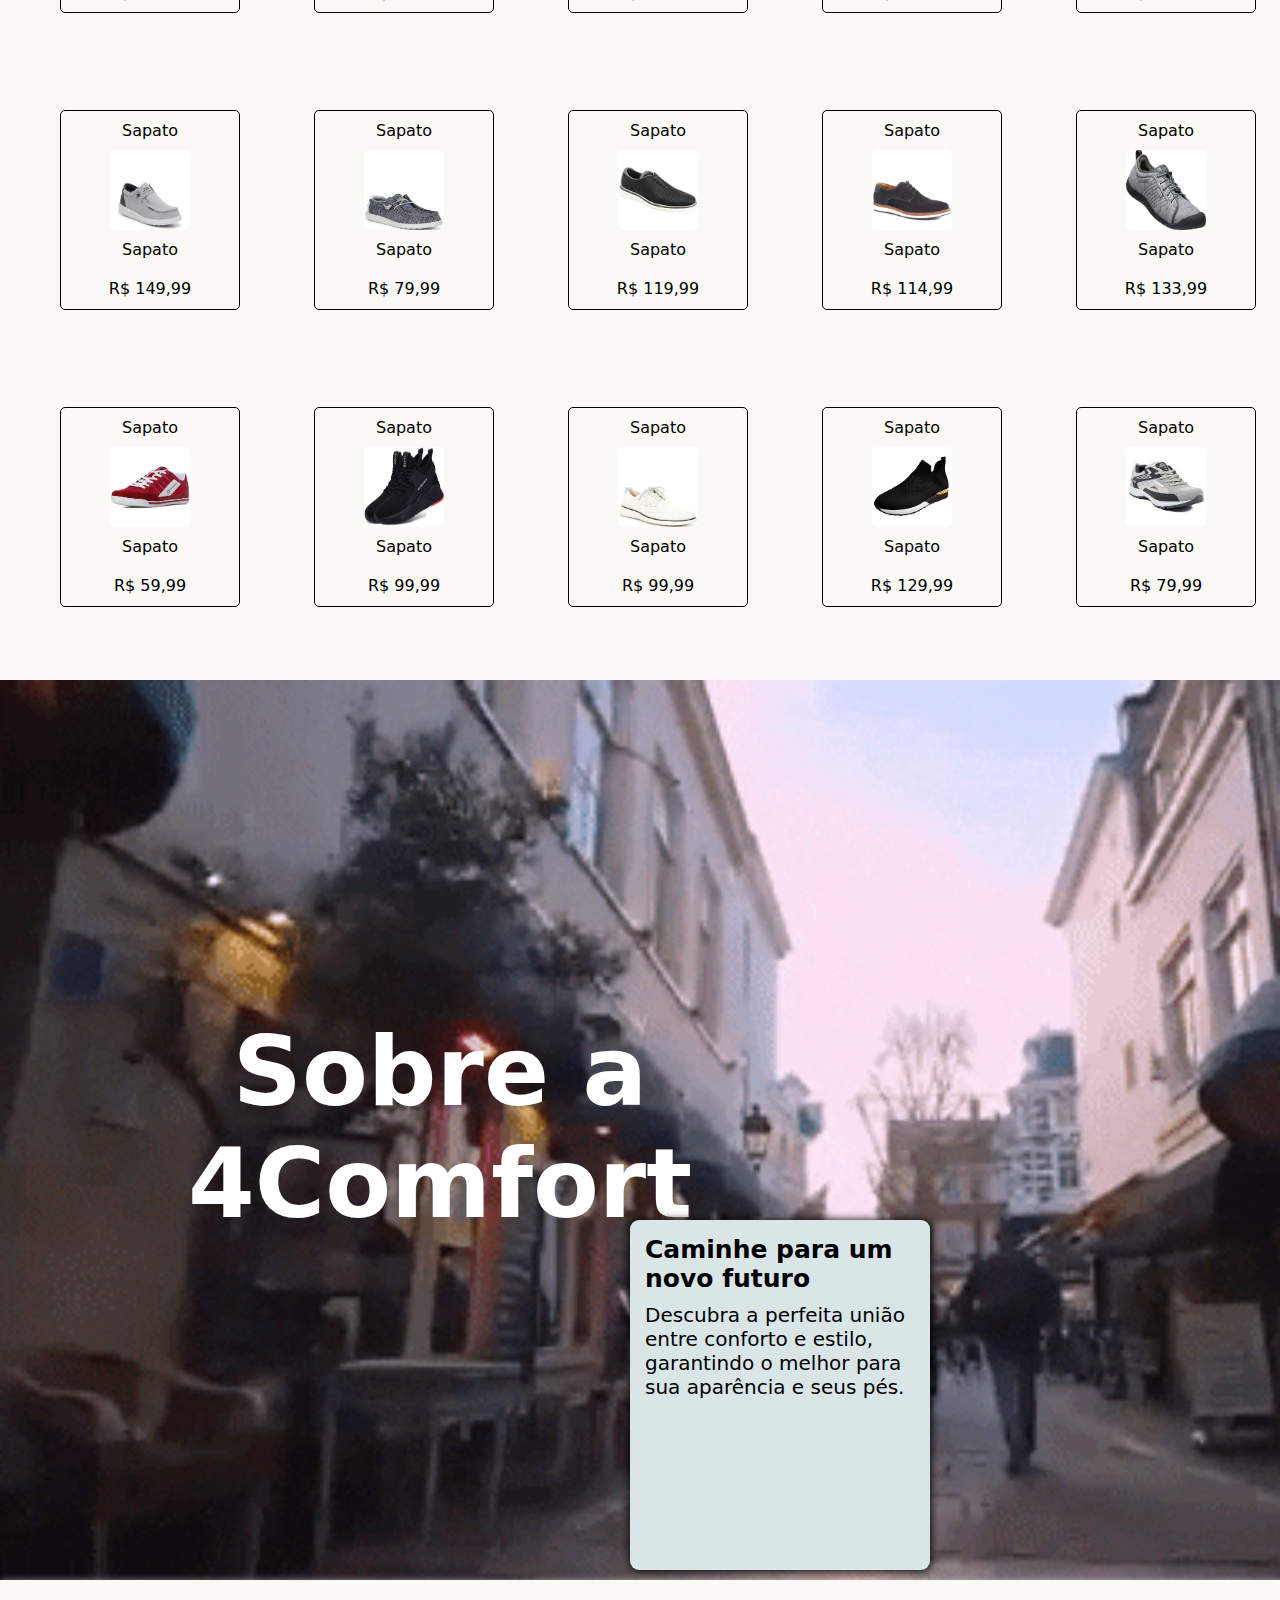
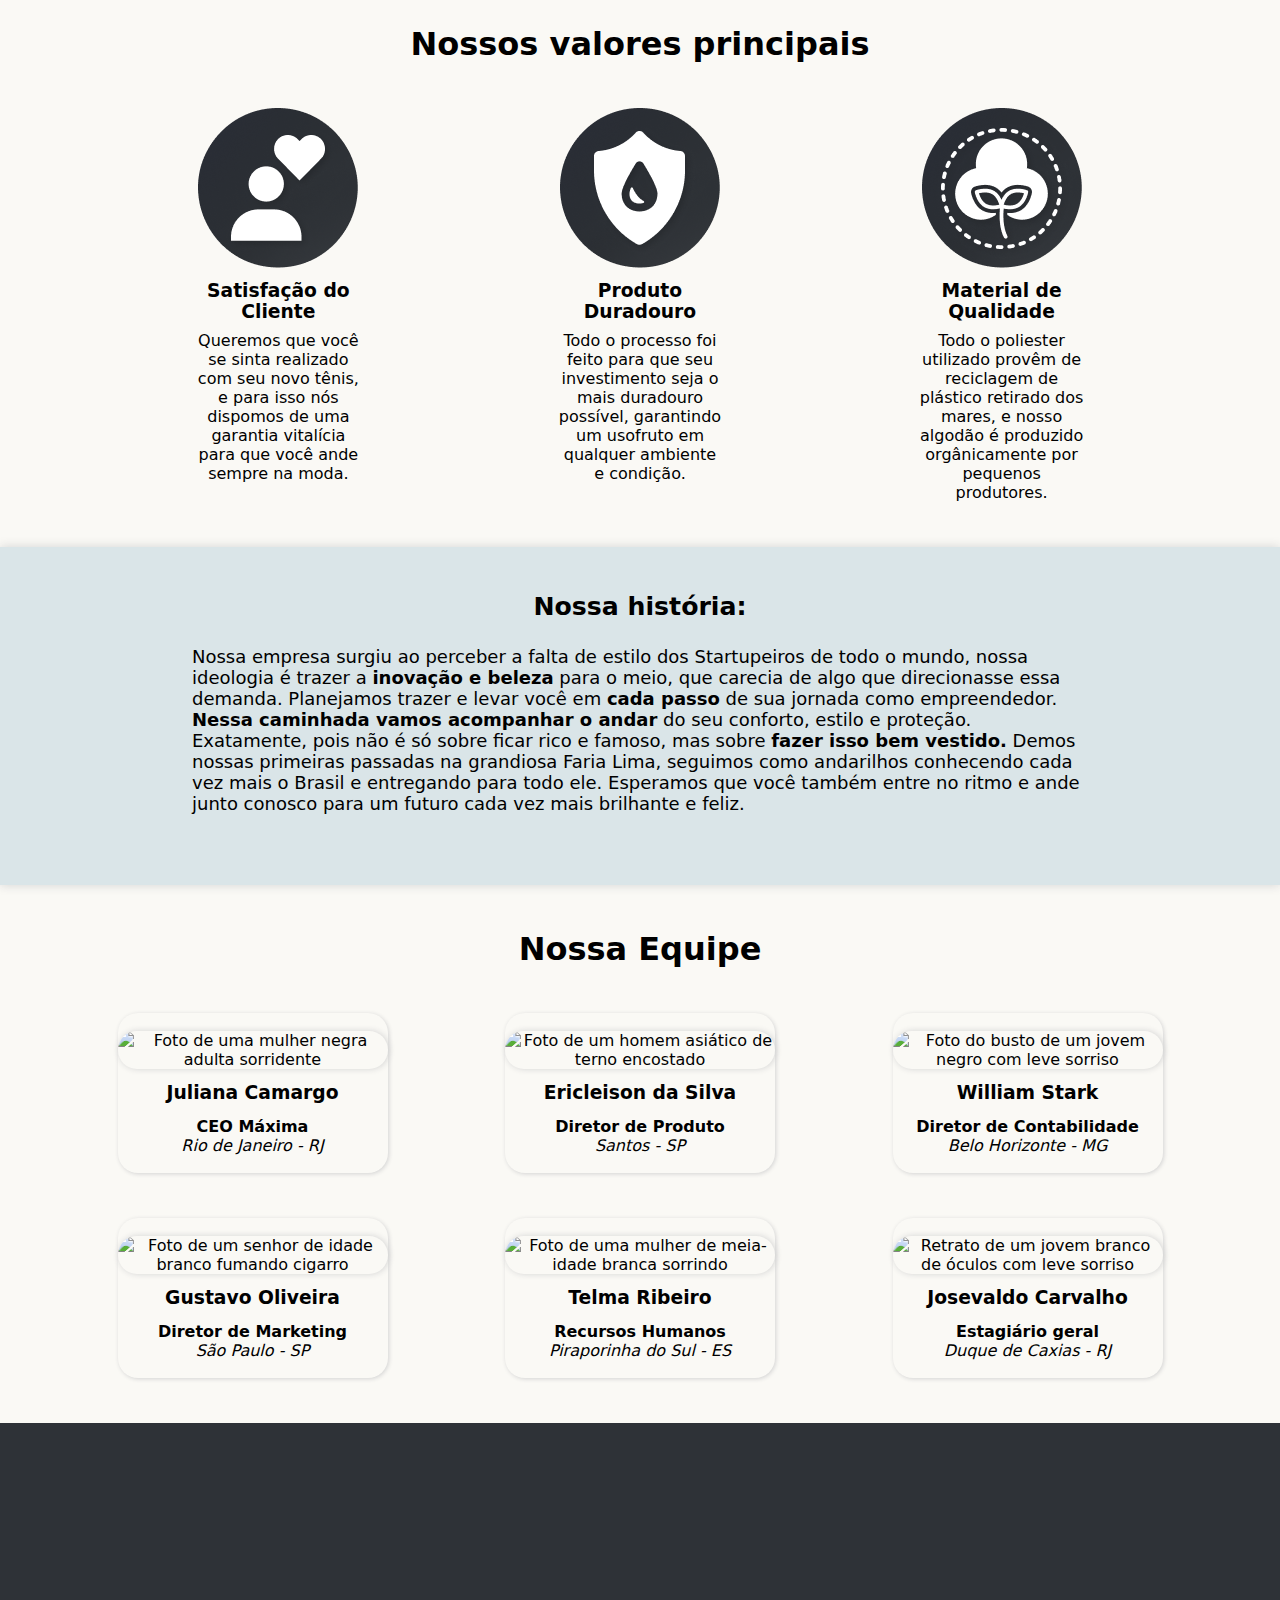
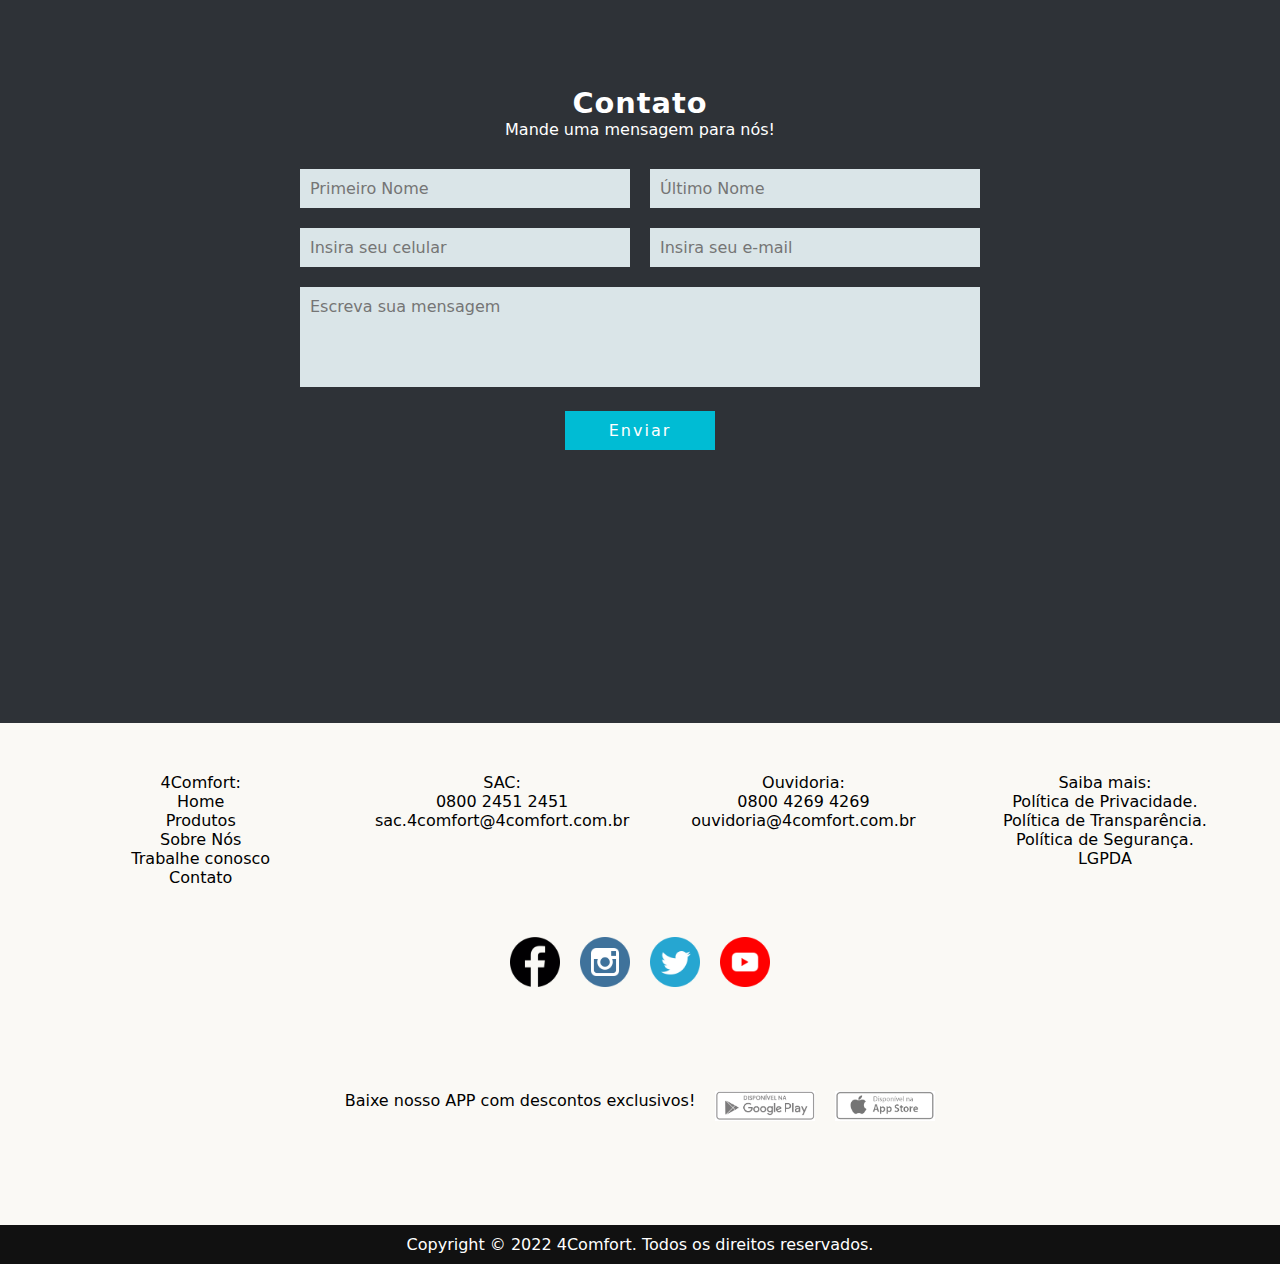
==== commit ff462528: "Merge pull request #10 from future4code/master" ====
--- a/index.html
+++ b/index.html
@@ -49,7 +49,7 @@
             <button onclick="chamar()"><img src="./IMG/menu-button.png" alt="" width="10"></button>
         </header>
         <section class="principal">
-            <div class="bannerIntro"><img src="./IMG/bannerPrincipal.jpeg" alt=""></div>
+            <div class="bannerIntro"><img src="./IMG/BannerFull.jpeg" alt=""></div>
             <div class="slogan">
                 <h1 id="sloganTittle">Ande com a moda ao seus pés</h1>
                 <h3>Aqui você encontra os melhores e <br>
